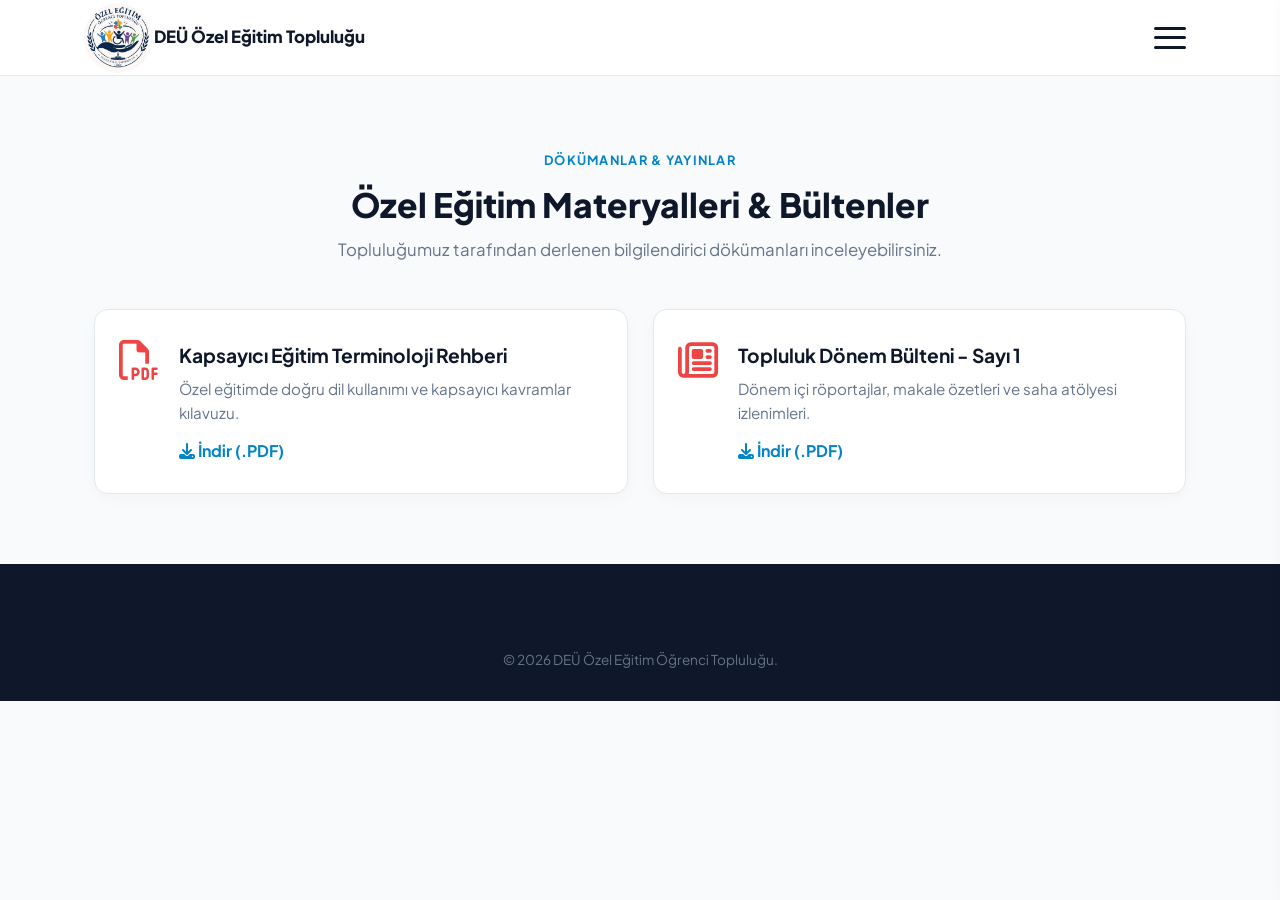
==== dokumanlar.html @ 65fd8518 "Create dokumanlar.html" ====
<!DOCTYPE html>
<html lang="tr">
<head>
    <meta charset="UTF-8">
    <meta name="viewport" content="width=device-width, initial-scale=1.0">
    <title>Dökümanlar & Kaynaklar - DEÜ Özel Eğitim Topluluğu</title>
    <link rel="icon" href="data:image/svg+xml,%3Csvg xmlns='http://www.w3.org/2000/svg' viewBox='0 0 100 100'%3E%3Ccircle cx='50' cy='50' r='50' fill='%230284c7'/%3E%3Ctext x='50%25' y='50%25' text-anchor='middle' dy='.35em' font-family='sans-serif' font-size='32' font-weight='800' fill='%23ffffff'%3EDEÜ%3C/text%3E%3C/svg%3E">
    <link rel="stylesheet" href="./style.css">
    <link rel="preconnect" href="https://fonts.googleapis.com">
    <link href="https://fonts.googleapis.com/css2?family=Plus+Jakarta+Sans:wght@400;500;600;700;800&display=swap" rel="stylesheet">
    <link rel="stylesheet" href="https://cdnjs.cloudflare.com/ajax/libs/font-awesome/6.4.0/css/all.min.css">
</head>
<body>
    <header class="navbar">
        <div class="container nav-content">
            <a href="./index.html" class="logo">
                <img src="./logo.png" alt="Logo" class="nav-logo-img">
                <span class="logo-text">DEÜ Özel Eğitim Topluluğu</span>
            </a>
            <button class="menu-toggle" id="menuToggle"><span></span><span></span><span></span></button>
        </div>
    </header>

    <div class="mobile-menu-overlay" id="mobileOverlay"></div>
    <div class="mobile-drawer" id="mobileDrawer">
        <div class="drawer-header"><span class="drawer-title">MENÜ</span><button class="drawer-close" id="drawerClose">&times;</button></div>
        <div class="drawer-links">
            <a href="./index.html" class="drawer-link"><i class="fa-solid fa-house"></i> Ana Sayfa</a>
            <a href="./hakkimizda.html" class="drawer-link"><i class="fa-solid fa-circle-info"></i> Hakkımızda</a>
            <a href="./faaliyetler.html" class="drawer-link"><i class="fa-solid fa-list-check"></i> Faaliyetlerimiz</a>
            <a href="./etkinlikler.html" class="drawer-link"><i class="fa-solid fa-calendar-days"></i> Etkinlikler</a>
            <a href="./ekip.html" class="drawer-link"><i class="fa-solid fa-users"></i> Ekibimiz</a>
            <a href="./dokumanlar.html" class="drawer-link"><i class="fa-solid fa-file-pdf"></i> Dökümanlar & Kaynaklar</a>
            <a href="./sss.html" class="drawer-link"><i class="fa-solid fa-circle-question"></i> Sıkça Sorulan Sorular</a>
        </div>
    </div>

    <section class="container section">
        <div class="section-header">
            <span class="section-subtitle">DÖKÜMANLAR & YAYINLAR</span>
            <h2>Özel Eğitim Materyalleri & Bültenler</h2>
            <p>Topluluğumuz tarafından derlenen bilgilendirici dökümanları inceleyebilirsiniz.</p>
        </div>

        <div class="feature-grid" style="grid-template-columns: repeat(auto-fit, minmax(320px, 1fr));">
            <div class="feature-card" style="display:flex; gap:20px; align-items:flex-start;">
                <i class="fa-regular fa-file-pdf" style="font-size:2.5rem; color:#ef4444;"></i>
                <div>
                    <h3 style="margin-bottom:6px;">Kapsayıcı Eğitim Terminoloji Rehberi</h3>
                    <p style="margin-bottom:12px;">Özel eğitimde doğru dil kullanımı ve kapsayıcı kavramlar kılavuzu.</p>
                    <a href="#" style="color:var(--primary); font-weight:700; text-decoration:none;"><i class="fa-solid fa-download"></i> İndir (.PDF)</a>
                </div>
            </div>

            <div class="feature-card" style="display:flex; gap:20px; align-items:flex-start;">
                <i class="fa-regular fa-newspaper" style="font-size:2.5rem; color:#ef4444;"></i>
                <div>
                    <h3 style="margin-bottom:6px;">Topluluk Dönem Bülteni - Sayı 1</h3>
                    <p style="margin-bottom:12px;">Dönem içi röportajlar, makale özetleri ve saha atölyesi izlenimleri.</p>
                    <a href="#" style="color:var(--primary); font-weight:700; text-decoration:none;"><i class="fa-solid fa-download"></i> İndir (.PDF)</a>
                </div>
            </div>
        </div>
    </section>

    <footer class="footer">
        <div class="container footer-bottom"><p>© 2026 DEÜ Özel Eğitim Öğrenci Topluluğu.</p></div>
    </footer>

    <script>
        const toggleBtn = document.getElementById('menuToggle');
        const closeBtn = document.getElementById('drawerClose');
        const drawer = document.getElementById('mobileDrawer');
        const overlay = document.getElementById('mobileOverlay');
        toggleBtn.addEventListener('click', () => { drawer.classList.add('active'); overlay.classList.add('active'); });
        closeBtn.addEventListener('click', () => { drawer.classList.remove('active'); overlay.classList.remove('active'); });
        overlay.addEventListener('click', () => { drawer.classList.remove('active'); overlay.classList.remove('active'); });
    </script>
</body>
</html>
---- style.css ----
:root {
    --primary: #0284c7;
    --primary-dark: #0369a1;
    --primary-light: #e0f2fe;
    --accent: #f59e0b;
    --whatsapp: #25D366;
    --whatsapp-dark: #1da851;
    --bg-main: #f8fafc;
    --bg-light: #f1f5f9;
    --card-bg: #ffffff;
    --text-main: #0f172a;
    --text-muted: #64748b;
    --border: #e2e8f0;
}

html {
    scroll-behavior: smooth;
}

* {
    margin: 0;
    padding: 0;
    box-sizing: border-box;
    font-family: 'Plus Jakarta Sans', sans-serif;
}

body {
    background-color: var(--bg-main);
    color: var(--text-main);
    line-height: 1.6;
}

.container {
    max-width: 1140px;
    margin: 0 auto;
    padding: 0 24px;
}

.top-announcement {
    display: none !important;
}

/* Navbar */
.navbar {
    background: rgba(255, 255, 255, 0.96);
    backdrop-filter: blur(10px);
    border-bottom: 1px solid var(--border);
    position: sticky;
    top: 0;
    z-index: 1000;
}

.nav-content {
    display: flex;
    justify-content: space-between;
    align-items: center;
    height: 75px;
}

.logo {
    display: flex;
    align-items: center;
    gap: 12px;
    text-decoration: none;
    color: var(--text-main);
}

.nav-logo-img {
    height: 48px;
    width: 48px;
    min-width: 48px;
    object-fit: cover;
    border-radius: 50%;
    transform: scale(1.45);
    clip-path: circle(50%);
}

.logo-text {
    font-weight: 800;
    font-size: 1.05rem;
    color: var(--text-main);
}

.nav-links {
    display: flex;
    align-items: center;
    gap: 20px;
}

.nav-links a {
    text-decoration: none;
    color: var(--text-muted);
    font-weight: 600;
    font-size: 0.95rem;
    transition: 0.2s;
}

.nav-links a:hover {
    color: var(--primary);
}

.btn-nav {
    background: var(--primary);
    color: #fff !important;
    padding: 9px 18px;
    border-radius: 8px;
    display: inline-flex;
    align-items: center;
    gap: 8px;
    transition: 0.2s;
}

.btn-nav:hover {
    background: var(--primary-dark);
}

/* Hamburger */
.menu-toggle {
    display: flex;
    flex-direction: column;
    justify-content: space-between;
    width: 32px;
    height: 22px;
    background: transparent;
    border: none;
    cursor: pointer;
    padding: 0;
    z-index: 1001;
}

.menu-toggle span {
    width: 100%;
    height: 3px;
    background-color: var(--text-main);
    border-radius: 3px;
    transition: 0.3s;
}

/* Yan Menü (Drawer) */
.mobile-menu-overlay {
    position: fixed;
    top: 0;
    left: 0;
    width: 100%;
    height: 100%;
    background: rgba(15, 23, 42, 0.6);
    backdrop-filter: blur(4px);
    z-index: 1050;
    opacity: 0;
    visibility: hidden;
    transition: 0.3s ease;
}

.mobile-menu-overlay.active {
    opacity: 1;
    visibility: visible;
}

.mobile-drawer {
    position: fixed;
    top: 0;
    right: -320px;
    width: 300px;
    height: 100%;
    background: #ffffff;
    z-index: 1100;
    box-shadow: -4px 0 25px rgba(0, 0, 0, 0.15);
    padding: 30px 24px;
    display: flex;
    flex-direction: column;
    transition: right 0.3s cubic-bezier(0.4, 0, 0.2, 1);
}

.mobile-drawer.active {
    right: 0;
}

.drawer-header {
    display: flex;
    justify-content: space-between;
    align-items: center;
    border-bottom: 1px solid var(--border);
    padding-bottom: 15px;
    margin-bottom: 25px;
}

.drawer-title {
    font-size: 1.1rem;
    font-weight: 800;
    color: var(--primary);
    letter-spacing: 0.05em;
}

.drawer-close {
    background: transparent;
    border: none;
    font-size: 2rem;
    line-height: 1;
    color: var(--text-muted);
    cursor: pointer;
}

.drawer-links {
    display: flex;
    flex-direction: column;
    gap: 12px;
}

.drawer-link {
    text-decoration: none;
    color: var(--text-main);
    font-size: 1.05rem;
    font-weight: 600;
    padding: 12px 16px;
    border-radius: 10px;
    display: flex;
    align-items: center;
    gap: 12px;
    transition: 0.2s;
    background: var(--bg-main);
}

.drawer-link i {
    width: 22px;
    color: var(--primary);
}

.drawer-link:hover {
    background: var(--primary-light);
    color: var(--primary-dark);
}

.drawer-btn-apply {
    background: var(--primary);
    color: #fff !important;
}

.drawer-btn-apply i {
    color: #fff;
}

.drawer-btn-wa {
    background: var(--whatsapp);
    color: #fff !important;
}

.drawer-btn-wa i {
    color: #fff;
}

/* Hero */
.hero {
    background: radial-gradient(100% 100% at 50% 0%, #0369a1 0%, #0c4a6e 100%);
    color: #fff;
    padding: 85px 0 90px;
    text-align: center;
}

.hero-tag {
    background: rgba(255, 255, 255, 0.15);
    color: #e0f2fe;
    padding: 6px 14px;
    border-radius: 30px;
    font-size: 0.85rem;
    font-weight: 600;
    display: inline-block;
    margin-bottom: 20px;
    border: 1px solid rgba(255, 255, 255, 0.2);
}

.hero h1 {
    font-size: 2.6rem;
    font-weight: 800;
    letter-spacing: -0.02em;
    max-width: 820px;
    margin: 0 auto 18px;
    line-height: 1.25;
}

.hero p {
    font-size: 1.15rem;
    max-width: 680px;
    margin: 0 auto 35px;
    color: #bae6fd;
}

.hero-actions {
    display: flex;
    justify-content: center;
    align-items: center;
    gap: 14px;
    flex-wrap: wrap;
}

.btn-primary {
    background: #fff;
    color: var(--primary-dark);
    text-decoration: none;
    padding: 13px 26px;
    font-weight: 700;
    border-radius: 8px;
    display: inline-flex;
    align-items: center;
    gap: 8px;
    transition: 0.2s;
}

.btn-primary:hover {
    background: #f0f9ff;
    transform: translateY(-2px);
}

.btn-whatsapp {
    background: var(--whatsapp);
    color: #ffffff;
    text-decoration: none;
    padding: 13px 24px;
    font-weight: 700;
    border-radius: 8px;
    display: inline-flex;
    align-items: center;
    gap: 10px;
    transition: 0.25s ease;
}

.btn-whatsapp:hover {
    background: var(--whatsapp-dark);
    transform: translateY(-2px);
}

.btn-secondary {
    background: rgba(255, 255, 255, 0.12);
    color: #fff;
    text-decoration: none;
    padding: 13px 22px;
    font-weight: 600;
    border-radius: 8px;
    border: 1px solid rgba(255, 255, 255, 0.25);
    display: inline-flex;
    align-items: center;
    gap: 8px;
    transition: 0.2s;
}

.btn-secondary:hover {
    background: rgba(255, 255, 255, 0.2);
}

/* Tam Ortalanmış Dijital Saat Kartı */
.countdown-center-section {
    margin-top: -50px;
    position: relative;
    z-index: 20;
    margin-bottom: 30px;
}

.digital-event-card {
    background: #0f172a;
    border: 2px solid #1e293b;
    border-radius: 20px;
    padding: 40px 30px;
    text-align: center;
    max-width: 840px;
    margin: 0 auto;
    box-shadow: 0 20px 40px rgba(0, 0, 0, 0.35);
}

.badge-digital {
    background: rgba(2, 132, 199, 0.2);
    color: #38bdf8;
    border: 1px solid #0284c7;
    padding: 5px 14px;
    border-radius: 30px;
    font-size: 0.8rem;
    font-weight: 800;
    letter-spacing: 0.08em;
    display: inline-block;
    margin-bottom: 12px;
}

.digital-event-card h2 {
    color: #ffffff;
    font-size: 1.6rem;
    font-weight: 800;
    margin-bottom: 8px;
}

.digital-event-card .event-meta {
    color: #94a3b8;
    font-size: 0.95rem;
    margin-bottom: 25px;
}

.digital-clock {
    display: flex;
    justify-content: center;
    align-items: center;
    gap: 12px;
    flex-wrap: wrap;
}

.clock-segment {
    display: flex;
    flex-direction: column;
    align-items: center;
}

.clock-screen {
    background: #020617;
    color: #38bdf8;
    font-family: 'Share Tech Mono', monospace;
    font-size: 2.8rem;
    font-weight: 700;
    width: 95px;
    height: 90px;
    display: flex;
    align-items: center;
    justify-content: center;
    border-radius: 12px;
    border: 1px solid #1e293b;
    box-shadow: inset 0 0 15px rgba(56, 189, 248, 0.2), 0 4px 12px rgba(0, 0, 0, 0.5);
    text-shadow: 0 0 10px rgba(56, 189, 248, 0.8);
}

.clock-segment span {
    color: #64748b;
    font-size: 0.75rem;
    font-weight: 700;
    letter-spacing: 0.1em;
    margin-top: 8px;
}

.clock-divider {
    color: #38bdf8;
    font-size: 2.5rem;
    font-weight: 700;
    margin-bottom: 25px;
    animation: blink 1s infinite;
}

@keyframes blink {
    0%, 100% { opacity: 1; }
    50% { opacity: 0.2; }
}

/* Bölümler */
.section {
    padding: 70px 24px;
}

.bg-light {
    background-color: var(--bg-light);
    border-top: 1px solid var(--border);
    border-bottom: 1px solid var(--border);
}

.section-header {
    text-align: center;
    margin-bottom: 45px;
}

.section-subtitle {
    color: var(--primary);
    font-weight: 700;
    font-size: 0.8rem;
    letter-spacing: 0.1em;
}

.section-header h2 {
    font-size: 2.1rem;
    font-weight: 800;
    color: var(--text-main);
    margin-top: 6px;
}

.section-header p {
    color: var(--text-muted);
    font-size: 1.05rem;
    margin-top: 6px;
}

/* Hızlı Gezinme */
.feature-grid {
    display: grid;
    grid-template-columns: repeat(auto-fit, minmax(260px, 1fr));
    gap: 25px;
}

.feature-card {
    background: #fff;
    border: 1px solid var(--border);
    border-radius: 14px;
    padding: 30px 24px;
    box-shadow: 0 4px 15px rgba(0, 0, 0, 0.03);
    transition: transform 0.2s ease, border-color 0.2s ease;
}

.feature-card:hover {
    transform: translateY(-4px);
    border-color: var(--primary);
}

.feature-icon {
    width: 52px;
    height: 52px;
    background: var(--primary-light);
    color: var(--primary);
    border-radius: 12px;
    display: flex;
    align-items: center;
    justify-content: center;
    font-size: 1.5rem;
    margin-bottom: 20px;
}

.feature-card h3 {
    font-size: 1.2rem;
    font-weight: 700;
    margin-bottom: 10px;
}

.feature-card p {
    color: var(--text-muted);
    font-size: 0.95rem;
    line-height: 1.6;
}

/* İletişim & Harita */
.contact-grid {
    display: grid;
    grid-template-columns: repeat(auto-fit, minmax(320px, 1fr));
    gap: 30px;
}

.contact-box {
    background: #fff;
    border: 1px solid var(--border);
    border-radius: 14px;
    padding: 35px;
}

.contact-box h3 {
    font-size: 1.4rem;
    margin-bottom: 10px;
}

.contact-box p {
    color: var(--text-muted);
}

.map-box {
    box-shadow: 0 4px 15px rgba(0,0,0,0.05);
    border-radius: 12px;
    overflow: hidden;
}

/* Footer */
.footer {
    background: #0f172a;
    color: #cbd5e1;
    padding: 60px 0 30px;
}

.footer-content {
    display: flex;
    justify-content: space-between;
    align-items: center;
    border-bottom: 1px solid #1e293b;
    padding-bottom: 35px;
    flex-wrap: wrap;
    gap: 20px;
}

.footer-info h4 {
    color: #fff;
    font-size: 1.2rem;
    font-weight: 700;
    margin-bottom: 5px;
}

.social-links {
    display: flex;
    gap: 12px;
}

.social-links a {
    color: #cbd5e1;
    background: #1e293b;
    width: 44px;
    height: 44px;
    border-radius: 50%;
    display: inline-flex;
    align-items: center;
    justify-content: center;
    font-size: 1.2rem;
    text-decoration: none;
    transition: 0.2s;
}

.social-links a:hover {
    transform: translateY(-2px);
}

.footer-bottom {
    text-align: center;
    padding-top: 25px;
    font-size: 0.85rem;
    color: #64748b;
}

@media (max-width: 900px) {
    .nav-links {
        display: none;
    }
    .clock-screen {
        font-size: 2.1rem;
        width: 70px;
        height: 70px;
    }
    .clock-divider {
        font-size: 1.8rem;
    }
}
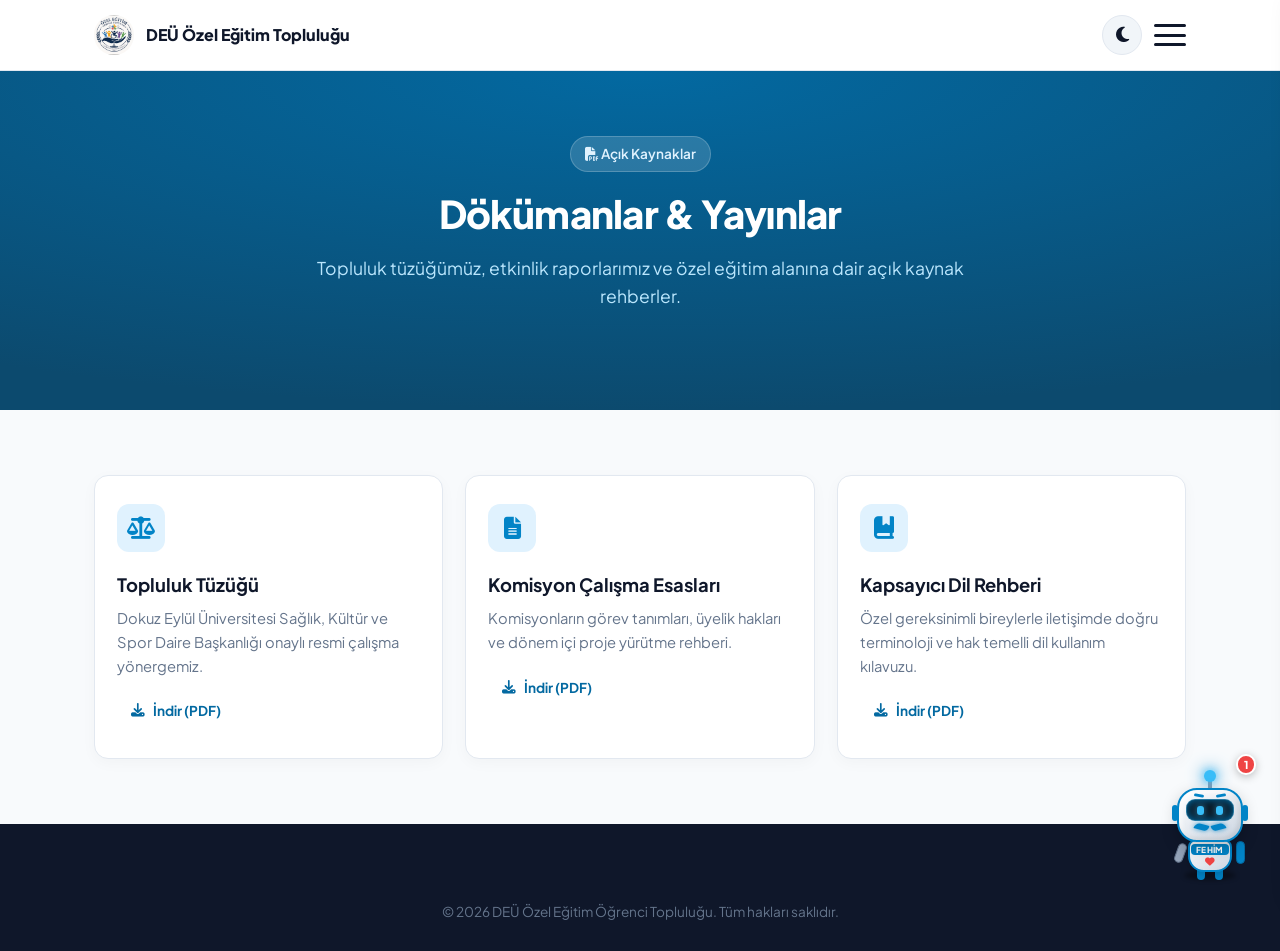
==== commit 6812762c: "Update dokumanlar.html" ====
--- a/dokumanlar.html
+++ b/dokumanlar.html
@@ -3,69 +3,131 @@
 <head>
     <meta charset="UTF-8">
     <meta name="viewport" content="width=device-width, initial-scale=1.0">
-    <title>Dökümanlar & Kaynaklar - DEÜ Özel Eğitim Topluluğu</title>
+    <title>Dökümanlar - DEÜ Özel Eğitim Topluluğu</title>
     <link rel="icon" href="data:image/svg+xml,%3Csvg xmlns='http://www.w3.org/2000/svg' viewBox='0 0 100 100'%3E%3Ccircle cx='50' cy='50' r='50' fill='%230284c7'/%3E%3Ctext x='50%25' y='50%25' text-anchor='middle' dy='.35em' font-family='sans-serif' font-size='32' font-weight='800' fill='%23ffffff'%3EDEÜ%3C/text%3E%3C/svg%3E">
     <link rel="stylesheet" href="./style.css">
     <link rel="preconnect" href="https://fonts.googleapis.com">
-    <link href="https://fonts.googleapis.com/css2?family=Plus+Jakarta+Sans:wght@400;500;600;700;800&display=swap" rel="stylesheet">
+    <link href="https://fonts.googleapis.com/css2?family=Plus+Jakarta+Sans:wght@400;500;600;700;800&family=Share+Tech+Mono&display=swap" rel="stylesheet">
     <link rel="stylesheet" href="https://cdnjs.cloudflare.com/ajax/libs/font-awesome/6.4.0/css/all.min.css">
 </head>
 <body>
+
+    <!-- NAVBAR -->
     <header class="navbar">
         <div class="container nav-content">
             <a href="./index.html" class="logo">
-                <img src="./logo.png" alt="Logo" class="nav-logo-img">
+                <img src="./logo.png" alt="DEÜ Logo" class="nav-logo-img">
                 <span class="logo-text">DEÜ Özel Eğitim Topluluğu</span>
             </a>
-            <button class="menu-toggle" id="menuToggle"><span></span><span></span><span></span></button>
+            <div class="nav-actions">
+                <button class="theme-toggle" id="themeToggleNav" aria-label="Karanlık Mod"><i class="fa-solid fa-moon"></i></button>
+                <button class="menu-toggle" id="menuToggle" aria-label="Menü"><span></span><span></span><span></span></button>
+            </div>
         </div>
     </header>
 
+    <!-- 3 ÇİZGİ MENÜSÜ -->
     <div class="mobile-menu-overlay" id="mobileOverlay"></div>
     <div class="mobile-drawer" id="mobileDrawer">
-        <div class="drawer-header"><span class="drawer-title">MENÜ</span><button class="drawer-close" id="drawerClose">&times;</button></div>
+        <div class="drawer-header">
+            <span class="drawer-title">MENÜ</span>
+            <button class="drawer-close" id="drawerClose">&times;</button>
+        </div>
         <div class="drawer-links">
             <a href="./index.html" class="drawer-link"><i class="fa-solid fa-house"></i> Ana Sayfa</a>
+            <a href="./duyurular.html" class="drawer-link highlight"><i class="fa-solid fa-bullhorn"></i> Duyurular</a>
             <a href="./hakkimizda.html" class="drawer-link"><i class="fa-solid fa-circle-info"></i> Hakkımızda</a>
             <a href="./faaliyetler.html" class="drawer-link"><i class="fa-solid fa-list-check"></i> Faaliyetlerimiz</a>
             <a href="./etkinlikler.html" class="drawer-link"><i class="fa-solid fa-calendar-days"></i> Etkinlikler</a>
             <a href="./ekip.html" class="drawer-link"><i class="fa-solid fa-users"></i> Ekibimiz</a>
-            <a href="./dokumanlar.html" class="drawer-link"><i class="fa-solid fa-file-pdf"></i> Dökümanlar & Kaynaklar</a>
+            <a href="./dokumanlar.html" class="drawer-link" style="color:var(--primary);"><i class="fa-solid fa-file-pdf"></i> Dökümanlar & Kaynaklar</a>
             <a href="./sss.html" class="drawer-link"><i class="fa-solid fa-circle-question"></i> Sıkça Sorulan Sorular</a>
+            <a href="./index.html#basvuru" class="drawer-link drawer-btn-apply"><i class="fa-solid fa-user-plus"></i> Aramıza Katıl</a>
+            <a href="#" target="_blank" class="drawer-link drawer-btn-wa"><i class="fa-brands fa-whatsapp"></i> WhatsApp Kanalı</a>
         </div>
     </div>
 
+    <!-- HERO -->
+    <section class="hero" style="padding: 65px 0 70px;">
+        <div class="container">
+            <span class="hero-tag"><i class="fa-solid fa-file-pdf"></i> Açık Kaynaklar</span>
+            <h1>Dökümanlar & Yayınlar</h1>
+            <p>Topluluk tüzüğümüz, etkinlik raporlarımız ve özel eğitim alanına dair açık kaynak rehberler.</p>
+        </div>
+    </section>
+
+    <!-- İÇERİK -->
     <section class="container section">
-        <div class="section-header">
-            <span class="section-subtitle">DÖKÜMANLAR & YAYINLAR</span>
-            <h2>Özel Eğitim Materyalleri & Bültenler</h2>
-            <p>Topluluğumuz tarafından derlenen bilgilendirici dökümanları inceleyebilirsiniz.</p>
-        </div>
-
-        <div class="feature-grid" style="grid-template-columns: repeat(auto-fit, minmax(320px, 1fr));">
-            <div class="feature-card" style="display:flex; gap:20px; align-items:flex-start;">
-                <i class="fa-regular fa-file-pdf" style="font-size:2.5rem; color:#ef4444;"></i>
-                <div>
-                    <h3 style="margin-bottom:6px;">Kapsayıcı Eğitim Terminoloji Rehberi</h3>
-                    <p style="margin-bottom:12px;">Özel eğitimde doğru dil kullanımı ve kapsayıcı kavramlar kılavuzu.</p>
-                    <a href="#" style="color:var(--primary); font-weight:700; text-decoration:none;"><i class="fa-solid fa-download"></i> İndir (.PDF)</a>
-                </div>
+        <div class="feature-grid">
+            <div class="feature-card">
+                <div class="feature-icon"><i class="fa-solid fa-scale-balanced"></i></div>
+                <h3>Topluluk Tüzüğü</h3>
+                <p>Dokuz Eylül Üniversitesi Sağlık, Kültür ve Spor Daire Başkanlığı onaylı resmi çalışma yönergemiz.</p>
+                <a href="#" class="btn-primary" style="margin-top:14px; font-size:0.85rem; padding:8px 14px;"><i class="fa-solid fa-download"></i> İndir (PDF)</a>
             </div>
 
-            <div class="feature-card" style="display:flex; gap:20px; align-items:flex-start;">
-                <i class="fa-regular fa-newspaper" style="font-size:2.5rem; color:#ef4444;"></i>
-                <div>
-                    <h3 style="margin-bottom:6px;">Topluluk Dönem Bülteni - Sayı 1</h3>
-                    <p style="margin-bottom:12px;">Dönem içi röportajlar, makale özetleri ve saha atölyesi izlenimleri.</p>
-                    <a href="#" style="color:var(--primary); font-weight:700; text-decoration:none;"><i class="fa-solid fa-download"></i> İndir (.PDF)</a>
-                </div>
+            <div class="feature-card">
+                <div class="feature-icon"><i class="fa-solid fa-file-lines"></i></div>
+                <h3>Komisyon Çalışma Esasları</h3>
+                <p>Komisyonların görev tanımları, üyelik hakları ve dönem içi proje yürütme rehberi.</p>
+                <a href="#" class="btn-primary" style="margin-top:14px; font-size:0.85rem; padding:8px 14px;"><i class="fa-solid fa-download"></i> İndir (PDF)</a>
+            </div>
+
+            <div class="feature-card">
+                <div class="feature-icon"><i class="fa-solid fa-book-bookmark"></i></div>
+                <h3>Kapsayıcı Dil Rehberi</h3>
+                <p>Özel gereksinimli bireylerle iletişimde doğru terminoloji ve hak temelli dil kullanım kılavuzu.</p>
+                <a href="#" class="btn-primary" style="margin-top:14px; font-size:0.85rem; padding:8px 14px;"><i class="fa-solid fa-download"></i> İndir (PDF)</a>
             </div>
         </div>
     </section>
 
+    <!-- FOOTER -->
     <footer class="footer">
-        <div class="container footer-bottom"><p>© 2026 DEÜ Özel Eğitim Öğrenci Topluluğu.</p></div>
+        <div class="container footer-bottom"><p>© 2026 DEÜ Özel Eğitim Öğrenci Topluluğu. Tüm hakları saklıdır.</p></div>
     </footer>
+
+    <!-- SAĞ ALT: FEHİM -->
+    <div class="chat-widget-wrapper">
+        <div class="chat-window" id="chatWindow">
+            <div class="chat-header">
+                <div class="chat-header-info">
+                    <div class="chat-avatar-mini">
+                        <div class="chat-avatar-eyes"><span></span><span></span></div>
+                        <div class="chat-avatar-mustache"><span></span><span></span></div>
+                        <div class="chat-online-dot"></div>
+                    </div>
+                    <div><h4>Fehim</h4><span>Özel Eğitim Asistanı • Çevrimiçi</span></div>
+                </div>
+                <button class="chat-close-btn" id="chatCloseBtn">&times;</button>
+            </div>
+            <div class="chat-body" id="chatBody">
+                <div class="chat-msg bot">Dökümanlar arasında aradığın özel bir dosya var mı?</div>
+            </div>
+            <div class="chat-footer">
+                <input type="text" id="chatInput" class="chat-input" placeholder="Fehim'e bir soru sor...">
+                <button id="chatSendBtn" class="chat-send-btn"><i class="fa-solid fa-paper-plane"></i></button>
+            </div>
+        </div>
+        <button class="robot-trigger-btn" id="chatBubbleBtn" aria-label="Fehim Asistanı Aç">
+            <div class="fehim-shadow"></div>
+            <div class="fehim-character-stage">
+                <div class="fehim-antenna"><div class="fehim-antenna-light"></div></div>
+                <div class="fehim-head">
+                    <div class="fehim-eyebrows-row"><div class="eyebrow-l"></div><div class="eyebrow-r"></div></div>
+                    <div class="fehim-eye-visor"><div class="fehim-eye-dot"></div><div class="fehim-eye-dot"></div></div>
+                    <div class="fehim-mustache-zone"><div class="m-wing-left"></div><div class="m-wing-right"></div></div>
+                </div>
+                <div class="fehim-torso-assembly">
+                    <div class="fehim-arm-l"></div>
+                    <div class="fehim-chest-body"><span class="fehim-name-tag">FEHİM</span><i class="fa-solid fa-heart fehim-chest-heart"></i></div>
+                    <div class="fehim-arm-r"></div>
+                    <div class="fehim-legs-row"><div class="fehim-leg"></div><div class="fehim-leg"></div></div>
+                </div>
+            </div>
+            <span class="chat-badge">1</span>
+        </button>
+    </div>
 
     <script>
         const toggleBtn = document.getElementById('menuToggle');
@@ -75,6 +137,30 @@
         toggleBtn.addEventListener('click', () => { drawer.classList.add('active'); overlay.classList.add('active'); });
         closeBtn.addEventListener('click', () => { drawer.classList.remove('active'); overlay.classList.remove('active'); });
         overlay.addEventListener('click', () => { drawer.classList.remove('active'); overlay.classList.remove('active'); });
+
+        const rootElement = document.documentElement;
+        const themeBtn = document.getElementById('themeToggleNav');
+        function applyTheme(isDark) {
+            if (isDark) {
+                rootElement.classList.add('dark-theme');
+                if (themeBtn) themeBtn.querySelector('i')?.classList.replace('fa-moon', 'fa-sun');
+            } else {
+                rootElement.classList.remove('dark-theme');
+                if (themeBtn) themeBtn.querySelector('i')?.classList.replace('fa-sun', 'fa-moon');
+            }
+        }
+        applyTheme(localStorage.getItem('site_theme') === 'dark');
+        themeBtn.addEventListener('click', () => {
+            const isDark = !rootElement.classList.contains('dark-theme');
+            applyTheme(isDark);
+            localStorage.setItem('site_theme', isDark ? 'dark' : 'light');
+        });
+
+        const chatBubbleBtn = document.getElementById('chatBubbleBtn');
+        const chatWindow = document.getElementById('chatWindow');
+        const chatCloseBtn = document.getElementById('chatCloseBtn');
+        chatBubbleBtn.addEventListener('click', () => { chatWindow.classList.toggle('open'); });
+        chatCloseBtn.addEventListener('click', () => { chatWindow.classList.remove('open'); });
     </script>
 </body>
 </html>
--- a/style.css
+++ b/style.css
@@ -13,6 +13,15 @@
     --border: #e2e8f0;
 }
 
+html.dark-theme {
+    --bg-main: #0b0f19;
+    --bg-light: #111827;
+    --card-bg: #1e293b;
+    --text-main: #f8fafc;
+    --text-muted: #94a3b8;
+    --border: #334155;
+}
+
 html {
     scroll-behavior: smooth;
 }
@@ -28,6 +37,95 @@
     background-color: var(--bg-main);
     color: var(--text-main);
     line-height: 1.6;
+    transition: background-color 0.25s ease, color 0.25s ease;
+}
+
+/* 1. SİNEMATİK GİRİŞ AÇILIŞ ANİMASYONU (KÜÇÜLTÜLMÜŞ ORANTILI LOGO) */
+#preloader {
+    position: fixed;
+    top: 0;
+    left: 0;
+    width: 100%;
+    height: 100%;
+    background: #090d16;
+    z-index: 99999;
+    display: flex;
+    flex-direction: column;
+    align-items: center;
+    justify-content: center;
+    perspective: 1000px;
+    transition: opacity 0.7s cubic-bezier(0.4, 0, 0.2, 1), visibility 0.7s ease;
+}
+
+#preloader.fade-out {
+    opacity: 0;
+    visibility: hidden;
+}
+
+.intro-stage {
+    position: relative;
+    width: 130px;
+    height: 130px;
+    display: flex;
+    align-items: center;
+    justify-content: center;
+}
+
+.intro-logo {
+    width: 64px;
+    height: 64px;
+    border-radius: 50%;
+    object-fit: cover;
+    box-shadow: 0 0 25px rgba(2, 132, 199, 0.45);
+    animation: zoomFromDistance 1.1s cubic-bezier(0.16, 1, 0.3, 1) forwards;
+    z-index: 2;
+}
+
+@keyframes zoomFromDistance {
+    0% { transform: scale(0.05) translateZ(-400px); opacity: 0; }
+    65% { transform: scale(1.08) translateZ(0); opacity: 1; }
+    100% { transform: scale(1) translateZ(0); opacity: 1; }
+}
+
+.intro-ring {
+    position: absolute;
+    width: 95px;
+    height: 95px;
+    border-radius: 50%;
+    border: 2px solid transparent;
+    border-top-color: #38bdf8;
+    border-right-color: #0284c7;
+    box-shadow: 0 0 15px rgba(56, 189, 248, 0.35);
+    opacity: 0;
+    animation: ringSpin 1.4s linear 0.9s infinite, ringFadeIn 0.4s ease 0.9s forwards;
+    z-index: 1;
+}
+
+@keyframes ringFadeIn { to { opacity: 1; } }
+@keyframes ringSpin { from { transform: rotate(0deg); } to { transform: rotate(360deg); } }
+
+.intro-text {
+    margin-top: 18px;
+    color: #ffffff;
+    font-size: 1.05rem;
+    font-weight: 800;
+    letter-spacing: -0.01em;
+    opacity: 0;
+    animation: textReveal 0.6s ease 0.9s forwards;
+}
+
+.intro-subtext {
+    color: #38bdf8;
+    font-size: 0.8rem;
+    font-weight: 600;
+    margin-top: 4px;
+    opacity: 0;
+    animation: textReveal 0.6s ease 1.1s forwards;
+}
+
+@keyframes textReveal {
+    from { opacity: 0; transform: translateY(10px); }
+    to { opacity: 1; transform: translateY(0); }
 }
 
 .container {
@@ -36,25 +134,21 @@
     padding: 0 24px;
 }
 
-.top-announcement {
-    display: none !important;
-}
-
-/* Navbar */
+/* NAVBAR (ÜST BARDAKİ TÜM LİNKLER KALDIRILDI) */
 .navbar {
-    background: rgba(255, 255, 255, 0.96);
-    backdrop-filter: blur(10px);
+    background: var(--card-bg);
     border-bottom: 1px solid var(--border);
     position: sticky;
     top: 0;
     z-index: 1000;
+    transition: background-color 0.25s ease, border-color 0.25s ease;
 }
 
 .nav-content {
     display: flex;
     justify-content: space-between;
     align-items: center;
-    height: 75px;
+    height: 70px;
 }
 
 .logo {
@@ -66,55 +160,51 @@
 }
 
 .nav-logo-img {
-    height: 48px;
-    width: 48px;
-    min-width: 48px;
+    height: 40px;
+    width: 40px;
+    min-width: 40px;
     object-fit: cover;
     border-radius: 50%;
-    transform: scale(1.45);
-    clip-path: circle(50%);
 }
 
 .logo-text {
     font-weight: 800;
-    font-size: 1.05rem;
+    font-size: 1rem;
     color: var(--text-main);
 }
 
+/* ÜST BAR LİNKLERİ TAMAMEN GİZLENDİ */
 .nav-links {
-    display: flex;
-    align-items: center;
-    gap: 20px;
-}
-
-.nav-links a {
-    text-decoration: none;
-    color: var(--text-muted);
-    font-weight: 600;
-    font-size: 0.95rem;
-    transition: 0.2s;
-}
-
-.nav-links a:hover {
+    display: none !important;
+}
+
+.nav-actions {
+    display: flex;
+    align-items: center;
+    gap: 12px;
+}
+
+.theme-toggle {
+    background: var(--bg-light);
+    border: 1px solid var(--border);
+    color: var(--text-main);
+    width: 40px;
+    height: 40px;
+    border-radius: 50%;
+    cursor: pointer;
+    display: flex;
+    align-items: center;
+    justify-content: center;
+    font-size: 1.1rem;
+    transition: 0.2s ease;
+}
+
+.theme-toggle:hover {
     color: var(--primary);
-}
-
-.btn-nav {
-    background: var(--primary);
-    color: #fff !important;
-    padding: 9px 18px;
-    border-radius: 8px;
-    display: inline-flex;
-    align-items: center;
-    gap: 8px;
-    transition: 0.2s;
-}
-
-.btn-nav:hover {
-    background: var(--primary-dark);
-}
-
-/* Hamburger */
+    border-color: var(--primary);
+}
+
+/* Hamburger Menü Butonu */
 .menu-toggle {
     display: flex;
     flex-direction: column;
@@ -133,10 +223,9 @@
     height: 3px;
     background-color: var(--text-main);
     border-radius: 3px;
-    transition: 0.3s;
-}
-
-/* Yan Menü (Drawer) */
+}
+
+/* YAN MENÜ (DRAWER - TÜM LİNKLER BURADA) */
 .mobile-menu-overlay {
     position: fixed;
     top: 0;
@@ -162,12 +251,13 @@
     right: -320px;
     width: 300px;
     height: 100%;
-    background: #ffffff;
+    background: var(--card-bg);
     z-index: 1100;
     box-shadow: -4px 0 25px rgba(0, 0, 0, 0.15);
     padding: 30px 24px;
     display: flex;
     flex-direction: column;
+    overflow-y: auto;
     transition: right 0.3s cubic-bezier(0.4, 0, 0.2, 1);
 }
 
@@ -188,7 +278,6 @@
     font-size: 1.1rem;
     font-weight: 800;
     color: var(--primary);
-    letter-spacing: 0.05em;
 }
 
 .drawer-close {
@@ -203,21 +292,27 @@
 .drawer-links {
     display: flex;
     flex-direction: column;
-    gap: 12px;
+    gap: 10px;
 }
 
 .drawer-link {
     text-decoration: none;
     color: var(--text-main);
-    font-size: 1.05rem;
+    font-size: 0.98rem;
     font-weight: 600;
     padding: 12px 16px;
     border-radius: 10px;
     display: flex;
     align-items: center;
     gap: 12px;
-    transition: 0.2s;
     background: var(--bg-main);
+    border: 1px solid var(--border);
+    transition: 0.2s ease;
+}
+
+.drawer-link:hover {
+    border-color: var(--primary);
+    color: var(--primary);
 }
 
 .drawer-link i {
@@ -225,14 +320,22 @@
     color: var(--primary);
 }
 
-.drawer-link:hover {
+.drawer-link.highlight {
     background: var(--primary-light);
     color: var(--primary-dark);
+    border-color: var(--primary);
+}
+
+html.dark-theme .drawer-link.highlight {
+    background: #1e3a8a;
+    color: #60a5fa;
+    border-color: #38bdf8;
 }
 
 .drawer-btn-apply {
     background: var(--primary);
     color: #fff !important;
+    border: none;
 }
 
 .drawer-btn-apply i {
@@ -242,6 +345,7 @@
 .drawer-btn-wa {
     background: var(--whatsapp);
     color: #fff !important;
+    border: none;
 }
 
 .drawer-btn-wa i {
@@ -252,7 +356,7 @@
 .hero {
     background: radial-gradient(100% 100% at 50% 0%, #0369a1 0%, #0c4a6e 100%);
     color: #fff;
-    padding: 85px 0 90px;
+    padding: 75px 0 80px;
     text-align: center;
 }
 
@@ -264,23 +368,23 @@
     font-size: 0.85rem;
     font-weight: 600;
     display: inline-block;
-    margin-bottom: 20px;
+    margin-bottom: 18px;
     border: 1px solid rgba(255, 255, 255, 0.2);
 }
 
 .hero h1 {
-    font-size: 2.6rem;
+    font-size: 2.4rem;
     font-weight: 800;
     letter-spacing: -0.02em;
     max-width: 820px;
-    margin: 0 auto 18px;
+    margin: 0 auto 16px;
     line-height: 1.25;
 }
 
 .hero p {
-    font-size: 1.15rem;
+    font-size: 1.1rem;
     max-width: 680px;
-    margin: 0 auto 35px;
+    margin: 0 auto 30px;
     color: #bae6fd;
 }
 
@@ -288,7 +392,7 @@
     display: flex;
     justify-content: center;
     align-items: center;
-    gap: 14px;
+    gap: 12px;
     flex-wrap: wrap;
 }
 
@@ -296,17 +400,15 @@
     background: #fff;
     color: var(--primary-dark);
     text-decoration: none;
-    padding: 13px 26px;
+    padding: 12px 24px;
     font-weight: 700;
     border-radius: 8px;
     display: inline-flex;
     align-items: center;
     gap: 8px;
-    transition: 0.2s;
 }
 
 .btn-primary:hover {
-    background: #f0f9ff;
     transform: translateY(-2px);
 }
 
@@ -314,51 +416,40 @@
     background: var(--whatsapp);
     color: #ffffff;
     text-decoration: none;
-    padding: 13px 24px;
+    padding: 12px 22px;
     font-weight: 700;
     border-radius: 8px;
     display: inline-flex;
     align-items: center;
-    gap: 10px;
-    transition: 0.25s ease;
-}
-
-.btn-whatsapp:hover {
-    background: var(--whatsapp-dark);
-    transform: translateY(-2px);
+    gap: 8px;
 }
 
 .btn-secondary {
     background: rgba(255, 255, 255, 0.12);
     color: #fff;
     text-decoration: none;
-    padding: 13px 22px;
+    padding: 12px 20px;
     font-weight: 600;
     border-radius: 8px;
     border: 1px solid rgba(255, 255, 255, 0.25);
     display: inline-flex;
     align-items: center;
     gap: 8px;
-    transition: 0.2s;
-}
-
-.btn-secondary:hover {
-    background: rgba(255, 255, 255, 0.2);
-}
-
-/* Tam Ortalanmış Dijital Saat Kartı */
+}
+
+/* Dijital Saat Kartı */
 .countdown-center-section {
-    margin-top: -50px;
+    margin-top: -45px;
     position: relative;
     z-index: 20;
-    margin-bottom: 30px;
+    margin-bottom: 25px;
 }
 
 .digital-event-card {
     background: #0f172a;
     border: 2px solid #1e293b;
     border-radius: 20px;
-    padding: 40px 30px;
+    padding: 35px 25px;
     text-align: center;
     max-width: 840px;
     margin: 0 auto;
@@ -375,20 +466,20 @@
     font-weight: 800;
     letter-spacing: 0.08em;
     display: inline-block;
-    margin-bottom: 12px;
+    margin-bottom: 10px;
 }
 
 .digital-event-card h2 {
     color: #ffffff;
-    font-size: 1.6rem;
+    font-size: 1.5rem;
     font-weight: 800;
     margin-bottom: 8px;
 }
 
 .digital-event-card .event-meta {
     color: #94a3b8;
-    font-size: 0.95rem;
-    margin-bottom: 25px;
+    font-size: 0.9rem;
+    margin-bottom: 20px;
 }
 
 .digital-clock {
@@ -409,10 +500,10 @@
     background: #020617;
     color: #38bdf8;
     font-family: 'Share Tech Mono', monospace;
-    font-size: 2.8rem;
+    font-size: 2.6rem;
     font-weight: 700;
-    width: 95px;
-    height: 90px;
+    width: 90px;
+    height: 85px;
     display: flex;
     align-items: center;
     justify-content: center;
@@ -424,7 +515,7 @@
 
 .clock-segment span {
     color: #64748b;
-    font-size: 0.75rem;
+    font-size: 0.72rem;
     font-weight: 700;
     letter-spacing: 0.1em;
     margin-top: 8px;
@@ -432,31 +523,26 @@
 
 .clock-divider {
     color: #38bdf8;
-    font-size: 2.5rem;
+    font-size: 2.2rem;
     font-weight: 700;
-    margin-bottom: 25px;
-    animation: blink 1s infinite;
-}
-
-@keyframes blink {
-    0%, 100% { opacity: 1; }
-    50% { opacity: 0.2; }
+    margin-bottom: 22px;
 }
 
 /* Bölümler */
 .section {
-    padding: 70px 24px;
+    padding: 65px 24px;
 }
 
 .bg-light {
     background-color: var(--bg-light);
     border-top: 1px solid var(--border);
     border-bottom: 1px solid var(--border);
+    transition: background-color 0.25s ease;
 }
 
 .section-header {
     text-align: center;
-    margin-bottom: 45px;
+    margin-bottom: 40px;
 }
 
 .section-subtitle {
@@ -467,7 +553,7 @@
 }
 
 .section-header h2 {
-    font-size: 2.1rem;
+    font-size: 2rem;
     font-weight: 800;
     color: var(--text-main);
     margin-top: 6px;
@@ -475,7 +561,7 @@
 
 .section-header p {
     color: var(--text-muted);
-    font-size: 1.05rem;
+    font-size: 1rem;
     margin-top: 6px;
 }
 
@@ -483,16 +569,16 @@
 .feature-grid {
     display: grid;
     grid-template-columns: repeat(auto-fit, minmax(260px, 1fr));
-    gap: 25px;
+    gap: 22px;
 }
 
 .feature-card {
-    background: #fff;
+    background: var(--card-bg);
     border: 1px solid var(--border);
     border-radius: 14px;
-    padding: 30px 24px;
+    padding: 28px 22px;
     box-shadow: 0 4px 15px rgba(0, 0, 0, 0.03);
-    transition: transform 0.2s ease, border-color 0.2s ease;
+    transition: transform 0.2s ease, border-color 0.2s ease, background-color 0.25s ease;
 }
 
 .feature-card:hover {
@@ -501,64 +587,129 @@
 }
 
 .feature-icon {
-    width: 52px;
-    height: 52px;
+    width: 48px;
+    height: 48px;
     background: var(--primary-light);
     color: var(--primary);
     border-radius: 12px;
     display: flex;
     align-items: center;
     justify-content: center;
-    font-size: 1.5rem;
-    margin-bottom: 20px;
+    font-size: 1.4rem;
+    margin-bottom: 18px;
+}
+
+html.dark-theme .feature-icon {
+    background: #1e3a8a;
+    color: #60a5fa;
 }
 
 .feature-card h3 {
-    font-size: 1.2rem;
+    font-size: 1.15rem;
     font-weight: 700;
-    margin-bottom: 10px;
+    margin-bottom: 8px;
 }
 
 .feature-card p {
     color: var(--text-muted);
-    font-size: 0.95rem;
+    font-size: 0.92rem;
     line-height: 1.6;
 }
 
-/* İletişim & Harita */
+/* Galeri */
+.insta-grid {
+    display: grid;
+    grid-template-columns: repeat(auto-fit, minmax(220px, 1fr));
+    gap: 20px;
+}
+
+.insta-item {
+    position: relative;
+    border-radius: 12px;
+    overflow: hidden;
+    height: 220px;
+    display: block;
+    border: 1px solid var(--border);
+    cursor: pointer;
+}
+
+.insta-item img {
+    width: 100%;
+    height: 100%;
+    object-fit: cover;
+}
+
+.insta-overlay {
+    position: absolute;
+    top: 0;
+    left: 0;
+    width: 100%;
+    height: 100%;
+    background: rgba(2, 132, 199, 0.65);
+    display: flex;
+    align-items: center;
+    justify-content: center;
+    color: #fff;
+    font-size: 2rem;
+    opacity: 0;
+    transition: opacity 0.3s ease;
+}
+
+.insta-item:hover .insta-overlay {
+    opacity: 1;
+}
+
+/* İletişim & Form */
 .contact-grid {
     display: grid;
     grid-template-columns: repeat(auto-fit, minmax(320px, 1fr));
-    gap: 30px;
+    gap: 28px;
 }
 
 .contact-box {
-    background: #fff;
+    background: var(--card-bg);
     border: 1px solid var(--border);
     border-radius: 14px;
-    padding: 35px;
+    padding: 32px;
+    transition: background-color 0.25s ease;
 }
 
 .contact-box h3 {
-    font-size: 1.4rem;
-    margin-bottom: 10px;
+    font-size: 1.35rem;
+    margin-bottom: 8px;
 }
 
 .contact-box p {
     color: var(--text-muted);
 }
 
+.form-input {
+    width: 100%;
+    padding: 12px 16px;
+    background: var(--bg-main);
+    border: 1px solid var(--border);
+    border-radius: 8px;
+    color: var(--text-main);
+    font-size: 0.95rem;
+    outline: none;
+    transition: border-color 0.2s ease;
+}
+
+.form-input:focus {
+    border-color: var(--primary);
+}
+
 .map-box {
-    box-shadow: 0 4px 15px rgba(0,0,0,0.05);
     border-radius: 12px;
     overflow: hidden;
+    border: 1px solid var(--border);
 }
 
 /* Footer */
 .footer {
     background: #0f172a;
     color: #cbd5e1;
-    padding: 60px 0 30px;
+    padding: 55px 0 28px;
 }
 
 .footer-content {
@@ -566,14 +717,14 @@
     justify-content: space-between;
     align-items: center;
     border-bottom: 1px solid #1e293b;
-    padding-bottom: 35px;
+    padding-bottom: 30px;
     flex-wrap: wrap;
     gap: 20px;
 }
 
 .footer-info h4 {
     color: #fff;
-    font-size: 1.2rem;
+    font-size: 1.15rem;
     font-weight: 700;
     margin-bottom: 5px;
 }
@@ -586,38 +737,506 @@
 .social-links a {
     color: #cbd5e1;
     background: #1e293b;
-    width: 44px;
-    height: 44px;
+    width: 42px;
+    height: 42px;
     border-radius: 50%;
     display: inline-flex;
     align-items: center;
     justify-content: center;
-    font-size: 1.2rem;
+    font-size: 1.15rem;
     text-decoration: none;
-    transition: 0.2s;
-}
-
-.social-links a:hover {
-    transform: translateY(-2px);
 }
 
 .footer-bottom {
     text-align: center;
-    padding-top: 25px;
+    padding-top: 22px;
     font-size: 0.85rem;
     color: #64748b;
 }
 
+/* 2. DANS EDEN, KAŞLI, AYRIK PALA BIYIKLI VE EL SALLAYAN FEHİM */
+.chat-widget-wrapper {
+    position: fixed;
+    bottom: 20px;
+    right: 20px;
+    z-index: 9999;
+}
+
+.robot-trigger-btn {
+    width: 100px;
+    height: 130px;
+    border: none;
+    background: transparent;
+    cursor: pointer;
+    position: relative;
+    padding: 0;
+    display: flex;
+    flex-direction: column;
+    align-items: center;
+    justify-content: flex-end;
+    overflow: visible;
+}
+
+.fehim-character-stage {
+    position: relative;
+    display: flex;
+    flex-direction: column;
+    align-items: center;
+    animation: fehimDance 2.4s ease-in-out infinite;
+    transform-origin: bottom center;
+}
+
+@keyframes fehimDance {
+    0%, 100% { transform: translateY(0px) rotate(0deg); }
+    25% { transform: translateY(-11px) rotate(-6deg); }
+    50% { transform: translateY(-3px) rotate(0deg); }
+    75% { transform: translateY(-11px) rotate(6deg); }
+}
+
+.fehim-shadow {
+    position: absolute;
+    bottom: 0px;
+    width: 52px;
+    height: 9px;
+    background: rgba(0, 0, 0, 0.35);
+    border-radius: 50%;
+    filter: blur(2px);
+    animation: shadowScale 2.4s ease-in-out infinite;
+}
+
+@keyframes shadowScale {
+    0%, 50%, 100% { transform: scale(1); opacity: 0.4; }
+    25%, 75% { transform: scale(0.65); opacity: 0.15; }
+}
+
+.fehim-antenna {
+    width: 4px;
+    height: 11px;
+    background: #94a3b8;
+    position: relative;
+    margin-bottom: -1px;
+}
+
+.fehim-antenna-light {
+    position: absolute;
+    top: -8px;
+    left: -4px;
+    width: 12px;
+    height: 12px;
+    border-radius: 50%;
+    background: #38bdf8;
+    box-shadow: 0 0 10px #38bdf8, 0 0 18px #0284c7;
+    animation: antennaGlow 1.3s infinite alternate;
+}
+
+@keyframes antennaGlow {
+    from { opacity: 0.4; transform: scale(0.85); }
+    to { opacity: 1; transform: scale(1.15); }
+}
+
+.fehim-head {
+    width: 66px;
+    height: 54px;
+    background: linear-gradient(145deg, #ffffff 0%, #cbd5e1 100%);
+    border-radius: 20px;
+    box-shadow: 0 6px 16px rgba(0, 0, 0, 0.22), inset -2px -2px 5px rgba(0, 0, 0, 0.1), inset 2px 2px 5px rgba(255, 255, 255, 0.95);
+    border: 2px solid #0284c7;
+    display: flex;
+    flex-direction: column;
+    align-items: center;
+    position: relative;
+    padding-top: 4px;
+    z-index: 4;
+}
+
+.fehim-head::before, .fehim-head::after {
+    content: '';
+    position: absolute;
+    top: 15px;
+    width: 6px;
+    height: 16px;
+    background: #0284c7;
+    border-radius: 3px;
+}
+.fehim-head::before { left: -7px; }
+.fehim-head::after { right: -7px; }
+
+.fehim-eyebrows-row {
+    display: flex;
+    gap: 12px;
+    margin-bottom: 2px;
+    z-index: 5;
+}
+
+.eyebrow-l, .eyebrow-r {
+    width: 10px;
+    height: 3px;
+    background: #0284c7;
+    border-radius: 2px;
+}
+.eyebrow-l { transform: rotate(10deg); }
+.eyebrow-r { transform: rotate(-10deg); }
+
+.fehim-eye-visor {
+    width: 48px;
+    height: 22px;
+    background: #090d16;
+    border-radius: 9px;
+    display: flex;
+    align-items: center;
+    justify-content: center;
+    gap: 12px;
+    border: 1px solid rgba(56, 189, 248, 0.6);
+    box-shadow: inset 0 0 8px rgba(2, 132, 199, 0.9);
+}
+
+.fehim-eye-dot {
+    width: 7px;
+    height: 9px;
+    background: #38bdf8;
+    border-radius: 3px;
+    box-shadow: 0 0 8px #38bdf8;
+    animation: eyeBlink 3.8s infinite ease-in-out;
+}
+
+@keyframes eyeBlink {
+    0%, 94%, 98%, 100% { transform: scaleY(1); }
+    96% { transform: scaleY(0.1); }
+}
+
+.fehim-mustache-zone {
+    display: flex;
+    align-items: center;
+    justify-content: center;
+    gap: 2px;
+    margin-top: 3px;
+}
+
+.m-wing-left, .m-wing-right {
+    width: 15px;
+    height: 6px;
+    background: #0284c7;
+    box-shadow: 0 0 5px rgba(2, 132, 199, 0.8);
+}
+.m-wing-left { border-radius: 12px 2px 10px 0; transform: rotate(14deg); }
+.m-wing-right { border-radius: 2px 12px 0 10px; transform: rotate(-14deg); }
+
+.fehim-torso-assembly {
+    position: relative;
+    width: 76px;
+    display: flex;
+    flex-direction: column;
+    align-items: center;
+    margin-top: -3px;
+    z-index: 2;
+}
+
+.fehim-chest-body {
+    width: 44px;
+    height: 33px;
+    background: linear-gradient(145deg, #ffffff 0%, #cbd5e1 100%);
+    border: 2px solid #0284c7;
+    border-radius: 8px 8px 16px 16px;
+    display: flex;
+    flex-direction: column;
+    align-items: center;
+    justify-content: center;
+    box-shadow: 0 4px 10px rgba(0, 0, 0, 0.18);
+    position: relative;
+}
+
+.fehim-name-tag {
+    font-size: 0.52rem;
+    font-weight: 800;
+    color: #ffffff;
+    background: #0284c7;
+    padding: 1px 5px;
+    border-radius: 4px;
+    letter-spacing: 0.04em;
+    line-height: 1.1;
+}
+
+.fehim-chest-heart {
+    font-size: 0.6rem;
+    color: #ef4444;
+    margin-top: 2px;
+    animation: heartBeat 1.2s infinite ease-in-out;
+}
+
+@keyframes heartBeat {
+    0%, 100% { transform: scale(0.9); }
+    50% { transform: scale(1.25); }
+}
+
+.fehim-arm-l {
+    position: absolute;
+    left: 4px;
+    top: 4px;
+    width: 9px;
+    height: 20px;
+    background: #94a3b8;
+    border: 1px solid #64748b;
+    border-radius: 5px;
+    transform: rotate(20deg);
+}
+
+.fehim-arm-r {
+    position: absolute;
+    right: 3px;
+    top: 2px;
+    width: 9px;
+    height: 23px;
+    background: #0284c7;
+    border: 1px solid #0369a1;
+    border-radius: 5px;
+    transform-origin: top center;
+    animation: waveHandAction 1.6s ease-in-out infinite;
+}
+
+@keyframes waveHandAction {
+    0%, 100% { transform: rotate(-20deg); }
+    20% { transform: rotate(-125deg); }
+    35% { transform: rotate(-85deg); }
+    50% { transform: rotate(-125deg); }
+    65% { transform: rotate(-85deg); }
+    80% { transform: rotate(-125deg); }
+}
+
+.fehim-legs-row {
+    display: flex;
+    gap: 10px;
+    margin-top: -2px;
+}
+
+.fehim-leg {
+    width: 8px;
+    height: 10px;
+    background: #0284c7;
+    border-radius: 0 0 4px 4px;
+}
+
+.chat-badge {
+    position: absolute;
+    top: 4px;
+    right: 4px;
+    background: #ef4444;
+    color: #fff;
+    font-size: 0.68rem;
+    font-weight: 800;
+    padding: 2px 6px;
+    border-radius: 10px;
+    border: 2px solid #ffffff;
+    box-shadow: 0 2px 8px rgba(0, 0, 0, 0.25);
+    z-index: 10;
+}
+
+/* Sohbet Penceresi */
+.chat-window {
+    position: absolute;
+    bottom: 140px;
+    right: 0;
+    width: 360px;
+    height: 520px;
+    background: var(--card-bg);
+    border: 1px solid var(--border);
+    border-radius: 24px;
+    box-shadow: 0 18px 45px rgba(0, 0, 0, 0.25);
+    display: none;
+    flex-direction: column;
+    overflow: hidden;
+    animation: popIn 0.3s cubic-bezier(0.18, 0.89, 0.32, 1.28);
+}
+
+@keyframes popIn {
+    from { opacity: 0; transform: scale(0.85) translateY(20px); }
+    to { opacity: 1; transform: scale(1) translateY(0); }
+}
+
+.chat-window.open {
+    display: flex;
+}
+
+.chat-header {
+    background: linear-gradient(135deg, #0284c7 0%, #075985 100%);
+    color: #ffffff;
+    padding: 16px 20px;
+    display: flex;
+    justify-content: space-between;
+    align-items: center;
+}
+
+.chat-header-info {
+    display: flex;
+    align-items: center;
+    gap: 12px;
+}
+
+.chat-avatar-mini {
+    width: 40px;
+    height: 40px;
+    border-radius: 50%;
+    background: #090d16;
+    border: 2px solid #38bdf8;
+    display: flex;
+    flex-direction: column;
+    align-items: center;
+    justify-content: center;
+    position: relative;
+}
+
+.chat-avatar-eyes {
+    display: flex;
+    gap: 5px;
+}
+
+.chat-avatar-eyes span {
+    width: 5px;
+    height: 5px;
+    background: #38bdf8;
+    border-radius: 50%;
+    box-shadow: 0 0 6px #38bdf8;
+}
+
+.chat-avatar-mustache {
+    display: flex;
+    gap: 1px;
+    margin-top: 3px;
+}
+
+.chat-avatar-mustache span {
+    width: 8px;
+    height: 3px;
+    background: #38bdf8;
+    border-radius: 3px;
+}
+
+.chat-online-dot {
+    position: absolute;
+    bottom: -1px;
+    right: -1px;
+    width: 10px;
+    height: 10px;
+    background: #10b981;
+    border-radius: 50%;
+    border: 2px solid #075985;
+}
+
+.chat-header-info h4 {
+    font-size: 1.05rem;
+    font-weight: 800;
+    margin: 0;
+    letter-spacing: -0.01em;
+}
+
+.chat-header-info span {
+    font-size: 0.74rem;
+    opacity: 0.88;
+}
+
+.chat-close-btn {
+    background: transparent;
+    border: none;
+    color: #ffffff;
+    font-size: 1.4rem;
+    cursor: pointer;
+}
+
+.chat-body {
+    flex: 1;
+    padding: 16px;
+    overflow-y: auto;
+    display: flex;
+    flex-direction: column;
+    gap: 12px;
+    background: var(--bg-main);
+}
+
+.chat-msg {
+    max-width: 84%;
+    padding: 10px 14px;
+    border-radius: 14px;
+    font-size: 0.88rem;
+    line-height: 1.45;
+}
+
+.chat-msg.bot {
+    align-self: flex-start;
+    background: var(--card-bg);
+    color: var(--text-main);
+    border: 1px solid var(--border);
+    border-bottom-left-radius: 4px;
+}
+
+.chat-msg.user {
+    align-self: flex-end;
+    background: var(--primary);
+    color: #ffffff;
+    border-bottom-right-radius: 4px;
+}
+
+.chat-quick-replies {
+    display: flex;
+    flex-wrap: wrap;
+    gap: 6px;
+    margin-top: 8px;
+}
+
+.quick-btn {
+    background: var(--bg-light);
+    color: var(--primary);
+    border: 1px solid var(--border);
+    font-size: 0.75rem;
+    font-weight: 700;
+    padding: 6px 11px;
+    border-radius: 14px;
+    cursor: pointer;
+    transition: 0.2s;
+}
+
+.quick-btn:hover {
+    background: var(--primary);
+    color: #fff;
+    border-color: var(--primary);
+}
+
+.chat-footer {
+    padding: 12px 14px;
+    border-top: 1px solid var(--border);
+    background: var(--card-bg);
+    display: flex;
+    gap: 8px;
+}
+
+.chat-input {
+    flex: 1;
+    padding: 10px 16px;
+    border: 1px solid var(--border);
+    border-radius: 20px;
+    outline: none;
+    background: var(--bg-main);
+    color: var(--text-main);
+    font-size: 0.88rem;
+}
+
+.chat-input:focus {
+    border-color: var(--primary);
+}
+
+.chat-send-btn {
+    background: var(--primary);
+    color: #fff;
+    border: none;
+    width: 38px;
+    height: 38px;
+    border-radius: 50%;
+    cursor: pointer;
+    display: flex;
+    align-items: center;
+    justify-content: center;
+}
+
 @media (max-width: 900px) {
-    .nav-links {
-        display: none;
-    }
-    .clock-screen {
-        font-size: 2.1rem;
-        width: 70px;
-        height: 70px;
-    }
-    .clock-divider {
-        font-size: 1.8rem;
-    }
-}
+    .clock-screen { font-size: 2.1rem; width: 70px; height: 70px; }
+    .clock-divider { font-size: 1.8rem; }
+    .chat-window { width: calc(100vw - 32px); right: -8px; height: 460px; }
+}
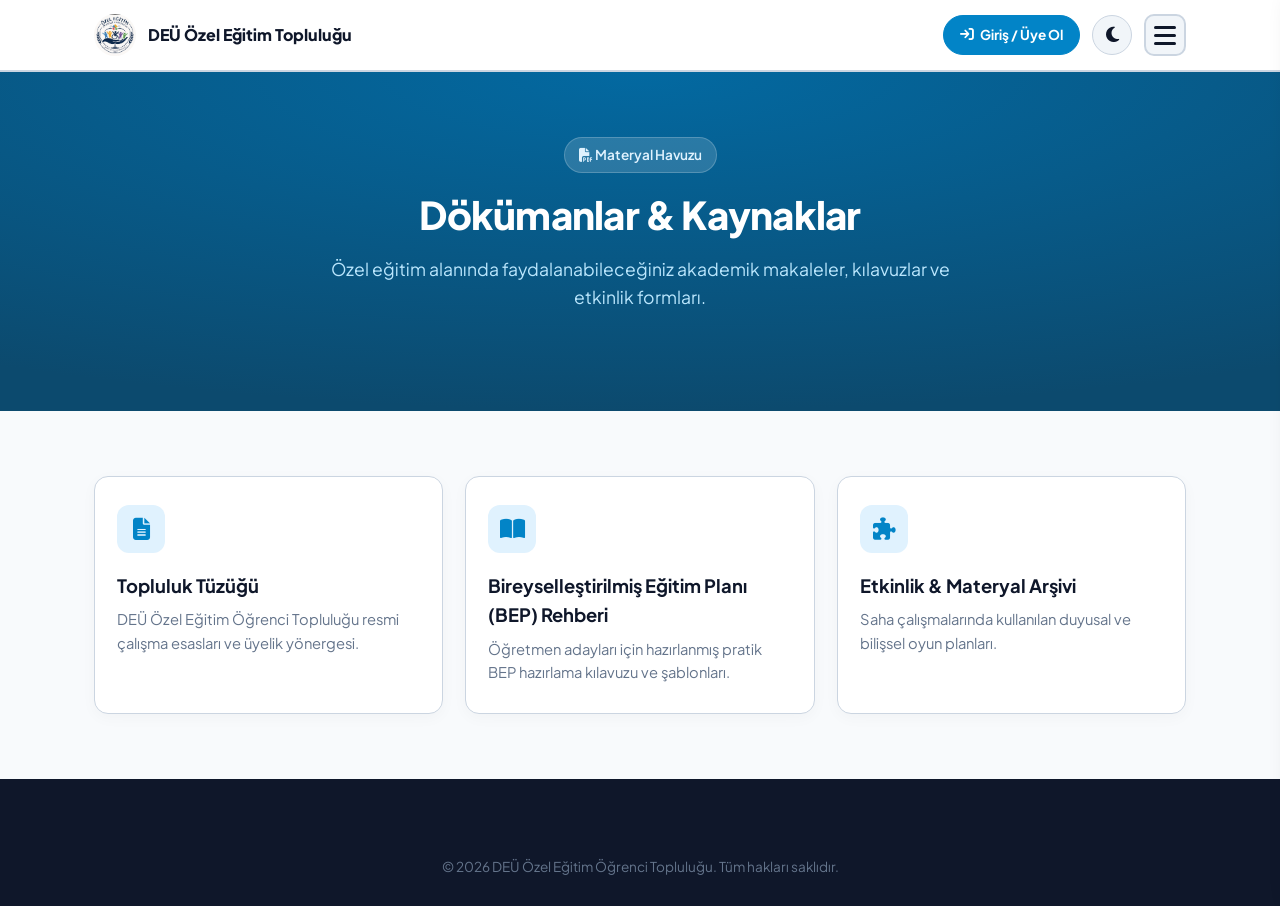
==== commit e4475abc: "Update dokumanlar.html" ====
--- a/dokumanlar.html
+++ b/dokumanlar.html
@@ -3,12 +3,20 @@
 <head>
     <meta charset="UTF-8">
     <meta name="viewport" content="width=device-width, initial-scale=1.0">
-    <title>Dökümanlar - DEÜ Özel Eğitim Topluluğu</title>
+    <title>Dökümanlar & Kaynaklar - DEÜ Özel Eğitim Topluluğu</title>
     <link rel="icon" href="data:image/svg+xml,%3Csvg xmlns='http://www.w3.org/2000/svg' viewBox='0 0 100 100'%3E%3Ccircle cx='50' cy='50' r='50' fill='%230284c7'/%3E%3Ctext x='50%25' y='50%25' text-anchor='middle' dy='.35em' font-family='sans-serif' font-size='32' font-weight='800' fill='%23ffffff'%3EDEÜ%3C/text%3E%3C/svg%3E">
     <link rel="stylesheet" href="./style.css">
     <link rel="preconnect" href="https://fonts.googleapis.com">
     <link href="https://fonts.googleapis.com/css2?family=Plus+Jakarta+Sans:wght@400;500;600;700;800&family=Share+Tech+Mono&display=swap" rel="stylesheet">
     <link rel="stylesheet" href="https://cdnjs.cloudflare.com/ajax/libs/font-awesome/6.4.0/css/all.min.css">
+    <style>
+        .drawer-link.highlight {
+            color: var(--primary, #0284c7) !important;
+            font-weight: 800 !important;
+            background: rgba(2, 132, 199, 0.1) !important;
+            border-radius: 8px;
+        }
+    </style>
 </head>
 <body>
 
@@ -20,6 +28,13 @@
                 <span class="logo-text">DEÜ Özel Eğitim Topluluğu</span>
             </a>
             <div class="nav-actions">
+                <a href="./giris.html" class="nav-auth-btn" id="navAuthBtn">
+                    <i class="fa-solid fa-arrow-right-to-bracket"></i> <span>Giriş / Üye Ol</span>
+                </a>
+                <button class="user-avatar-btn" id="userAvatarBtn" style="display:none;" onclick="location.href='./index.html'" title="Profil">
+                    <i class="fa-solid fa-user" id="navAvatarIcon"></i>
+                    <img id="navAvatarImg" style="display:none;" alt="Profil">
+                </button>
                 <button class="theme-toggle" id="themeToggleNav" aria-label="Karanlık Mod"><i class="fa-solid fa-moon"></i></button>
                 <button class="menu-toggle" id="menuToggle" aria-label="Menü"><span></span><span></span><span></span></button>
             </div>
@@ -33,103 +48,90 @@
             <span class="drawer-title">MENÜ</span>
             <button class="drawer-close" id="drawerClose">&times;</button>
         </div>
-        <div class="drawer-links">
+
+        <div class="drawer-profile-card" id="drawerProfileBox" style="display:none;">
+            <div class="drawer-profile-top">
+                <div class="drawer-profile-avatar" title="Profil">
+                    <i class="fa-solid fa-user"></i>
+                </div>
+                <div class="drawer-profile-info">
+                    <h4 id="drawerUserName">Kullanıcı Adı</h4>
+                    <span id="drawerUserDept">Bölüm</span>
+                </div>
+            </div>
+            <div class="drawer-profile-actions">
+                <button class="profile-action-btn logout" onclick="userLogout()"><i class="fa-solid fa-power-off"></i> Çıkış</button>
+            </div>
+        </div>
+
+        <div class="drawer-links" id="drawerNavLinks">
             <a href="./index.html" class="drawer-link"><i class="fa-solid fa-house"></i> Ana Sayfa</a>
-            <a href="./duyurular.html" class="drawer-link highlight"><i class="fa-solid fa-bullhorn"></i> Duyurular</a>
+            <a href="./siralama.html" class="drawer-link"><i class="fa-solid fa-ranking-star"></i> Puan Sıralaması</a>
+            <a href="./duyurular.html" class="drawer-link"><i class="fa-solid fa-bullhorn"></i> Duyurular</a>
             <a href="./hakkimizda.html" class="drawer-link"><i class="fa-solid fa-circle-info"></i> Hakkımızda</a>
             <a href="./faaliyetler.html" class="drawer-link"><i class="fa-solid fa-list-check"></i> Faaliyetlerimiz</a>
             <a href="./etkinlikler.html" class="drawer-link"><i class="fa-solid fa-calendar-days"></i> Etkinlikler</a>
             <a href="./ekip.html" class="drawer-link"><i class="fa-solid fa-users"></i> Ekibimiz</a>
-            <a href="./dokumanlar.html" class="drawer-link" style="color:var(--primary);"><i class="fa-solid fa-file-pdf"></i> Dökümanlar & Kaynaklar</a>
+            <a href="./dokumanlar.html" class="drawer-link"><i class="fa-solid fa-file-pdf"></i> Dökümanlar & Kaynaklar</a>
             <a href="./sss.html" class="drawer-link"><i class="fa-solid fa-circle-question"></i> Sıkça Sorulan Sorular</a>
             <a href="./index.html#basvuru" class="drawer-link drawer-btn-apply"><i class="fa-solid fa-user-plus"></i> Aramıza Katıl</a>
             <a href="#" target="_blank" class="drawer-link drawer-btn-wa"><i class="fa-brands fa-whatsapp"></i> WhatsApp Kanalı</a>
+            <a href="javascript:void(0)" id="logoutLink" class="drawer-link" style="display:none; color:#f87171;" onclick="userLogout()"><i class="fa-solid fa-right-from-bracket"></i> Çıkış Yap</a>
         </div>
     </div>
 
     <!-- HERO -->
     <section class="hero" style="padding: 65px 0 70px;">
         <div class="container">
-            <span class="hero-tag"><i class="fa-solid fa-file-pdf"></i> Açık Kaynaklar</span>
-            <h1>Dökümanlar & Yayınlar</h1>
-            <p>Topluluk tüzüğümüz, etkinlik raporlarımız ve özel eğitim alanına dair açık kaynak rehberler.</p>
+            <span class="hero-tag"><i class="fa-solid fa-file-pdf"></i> Materyal Havuzu</span>
+            <h1>Dökümanlar & Kaynaklar</h1>
+            <p>Özel eğitim alanında faydalanabileceğiniz akademik makaleler, kılavuzlar ve etkinlik formları.</p>
         </div>
     </section>
 
-    <!-- İÇERİK -->
+    <!-- DÖKÜMANLAR -->
     <section class="container section">
         <div class="feature-grid">
             <div class="feature-card">
-                <div class="feature-icon"><i class="fa-solid fa-scale-balanced"></i></div>
+                <div class="feature-icon"><i class="fa-solid fa-file-lines"></i></div>
                 <h3>Topluluk Tüzüğü</h3>
-                <p>Dokuz Eylül Üniversitesi Sağlık, Kültür ve Spor Daire Başkanlığı onaylı resmi çalışma yönergemiz.</p>
-                <a href="#" class="btn-primary" style="margin-top:14px; font-size:0.85rem; padding:8px 14px;"><i class="fa-solid fa-download"></i> İndir (PDF)</a>
+                <p>DEÜ Özel Eğitim Öğrenci Topluluğu resmi çalışma esasları ve üyelik yönergesi.</p>
             </div>
-
             <div class="feature-card">
-                <div class="feature-icon"><i class="fa-solid fa-file-lines"></i></div>
-                <h3>Komisyon Çalışma Esasları</h3>
-                <p>Komisyonların görev tanımları, üyelik hakları ve dönem içi proje yürütme rehberi.</p>
-                <a href="#" class="btn-primary" style="margin-top:14px; font-size:0.85rem; padding:8px 14px;"><i class="fa-solid fa-download"></i> İndir (PDF)</a>
+                <div class="feature-icon"><i class="fa-solid fa-book-open"></i></div>
+                <h3>Bireyselleştirilmiş Eğitim Planı (BEP) Rehberi</h3>
+                <p>Öğretmen adayları için hazırlanmış pratik BEP hazırlama kılavuzu ve şablonları.</p>
             </div>
-
             <div class="feature-card">
-                <div class="feature-icon"><i class="fa-solid fa-book-bookmark"></i></div>
-                <h3>Kapsayıcı Dil Rehberi</h3>
-                <p>Özel gereksinimli bireylerle iletişimde doğru terminoloji ve hak temelli dil kullanım kılavuzu.</p>
-                <a href="#" class="btn-primary" style="margin-top:14px; font-size:0.85rem; padding:8px 14px;"><i class="fa-solid fa-download"></i> İndir (PDF)</a>
+                <div class="feature-icon"><i class="fa-solid fa-puzzle-piece"></i></div>
+                <h3>Etkinlik & Materyal Arşivi</h3>
+                <p>Saha çalışmalarında kullanılan duyusal ve bilişsel oyun planları.</p>
             </div>
         </div>
     </section>
 
     <!-- FOOTER -->
     <footer class="footer">
-        <div class="container footer-bottom"><p>© 2026 DEÜ Özel Eğitim Öğrenci Topluluğu. Tüm hakları saklıdır.</p></div>
+        <div class="container footer-bottom">
+            <p>© 2026 DEÜ Özel Eğitim Öğrenci Topluluğu. Tüm hakları saklıdır.</p>
+        </div>
     </footer>
 
-    <!-- SAĞ ALT: FEHİM -->
-    <div class="chat-widget-wrapper">
-        <div class="chat-window" id="chatWindow">
-            <div class="chat-header">
-                <div class="chat-header-info">
-                    <div class="chat-avatar-mini">
-                        <div class="chat-avatar-eyes"><span></span><span></span></div>
-                        <div class="chat-avatar-mustache"><span></span><span></span></div>
-                        <div class="chat-online-dot"></div>
-                    </div>
-                    <div><h4>Fehim</h4><span>Özel Eğitim Asistanı • Çevrimiçi</span></div>
-                </div>
-                <button class="chat-close-btn" id="chatCloseBtn">&times;</button>
-            </div>
-            <div class="chat-body" id="chatBody">
-                <div class="chat-msg bot">Dökümanlar arasında aradığın özel bir dosya var mı?</div>
-            </div>
-            <div class="chat-footer">
-                <input type="text" id="chatInput" class="chat-input" placeholder="Fehim'e bir soru sor...">
-                <button id="chatSendBtn" class="chat-send-btn"><i class="fa-solid fa-paper-plane"></i></button>
-            </div>
-        </div>
-        <button class="robot-trigger-btn" id="chatBubbleBtn" aria-label="Fehim Asistanı Aç">
-            <div class="fehim-shadow"></div>
-            <div class="fehim-character-stage">
-                <div class="fehim-antenna"><div class="fehim-antenna-light"></div></div>
-                <div class="fehim-head">
-                    <div class="fehim-eyebrows-row"><div class="eyebrow-l"></div><div class="eyebrow-r"></div></div>
-                    <div class="fehim-eye-visor"><div class="fehim-eye-dot"></div><div class="fehim-eye-dot"></div></div>
-                    <div class="fehim-mustache-zone"><div class="m-wing-left"></div><div class="m-wing-right"></div></div>
-                </div>
-                <div class="fehim-torso-assembly">
-                    <div class="fehim-arm-l"></div>
-                    <div class="fehim-chest-body"><span class="fehim-name-tag">FEHİM</span><i class="fa-solid fa-heart fehim-chest-heart"></i></div>
-                    <div class="fehim-arm-r"></div>
-                    <div class="fehim-legs-row"><div class="fehim-leg"></div><div class="fehim-leg"></div></div>
-                </div>
-            </div>
-            <span class="chat-badge">1</span>
-        </button>
-    </div>
+    <script>
+        // Aktif Link
+        (function setActiveMenuLink() {
+            const path = window.location.pathname.split("/").pop() || "dokumanlar.html";
+            const links = document.querySelectorAll("#drawerNavLinks .drawer-link");
+            links.forEach(l => {
+                l.classList.remove("highlight");
+                const href = l.getAttribute("href");
+                if (href && (href === `./${path}` || href === path)) {
+                    l.classList.add("highlight");
+                }
+            });
+        })();
 
-    <script>
+        // Menü
         const toggleBtn = document.getElementById('menuToggle');
         const closeBtn = document.getElementById('drawerClose');
         const drawer = document.getElementById('mobileDrawer');
@@ -138,6 +140,7 @@
         closeBtn.addEventListener('click', () => { drawer.classList.remove('active'); overlay.classList.remove('active'); });
         overlay.addEventListener('click', () => { drawer.classList.remove('active'); overlay.classList.remove('active'); });
 
+        // Tema
         const rootElement = document.documentElement;
         const themeBtn = document.getElementById('themeToggleNav');
         function applyTheme(isDark) {
@@ -156,11 +159,32 @@
             localStorage.setItem('site_theme', isDark ? 'dark' : 'light');
         });
 
-        const chatBubbleBtn = document.getElementById('chatBubbleBtn');
-        const chatWindow = document.getElementById('chatWindow');
-        const chatCloseBtn = document.getElementById('chatCloseBtn');
-        chatBubbleBtn.addEventListener('click', () => { chatWindow.classList.toggle('open'); });
-        chatCloseBtn.addEventListener('click', () => { chatWindow.classList.remove('open'); });
+        // Kalıcı Oturum & Profil Kontrolü
+        const session = JSON.parse(localStorage.getItem('active_session') || sessionStorage.getItem('active_session') || 'null');
+        if (session) {
+            document.getElementById('navAuthBtn').style.display = 'none';
+            document.getElementById('userAvatarBtn').style.display = 'flex';
+            document.getElementById('drawerProfileBox').style.display = 'flex';
+            document.getElementById('logoutLink').style.display = 'block';
+
+            if (session.role === 'admin' || session.username === 'admin') {
+                document.getElementById('drawerUserName').innerText = "Yönetici";
+                document.getElementById('drawerUserDept').innerText = "Sistem Kontrol";
+            } else {
+                const members = JSON.parse(localStorage.getItem('deu_members') || '[]');
+                const me = members.find(m => m.username === session.username);
+                if (me) {
+                    document.getElementById('drawerUserName').innerText = me.fullName || me.name;
+                    document.getElementById('drawerUserDept').innerText = me.dept || 'Özel Eğitim';
+                }
+            }
+        }
+
+        function userLogout() {
+            localStorage.removeItem('active_session');
+            sessionStorage.removeItem('active_session');
+            location.reload();
+        }
     </script>
 </body>
 </html>
--- a/style.css
+++ b/style.css
@@ -10,7 +10,7 @@
     --card-bg: #ffffff;
     --text-main: #0f172a;
     --text-muted: #64748b;
-    --border: #e2e8f0;
+    --border: #cbd5e1;
 }
 
 html.dark-theme {
@@ -19,7 +19,7 @@
     --card-bg: #1e293b;
     --text-main: #f8fafc;
     --text-muted: #94a3b8;
-    --border: #334155;
+    --border: #475569;
 }
 
 html {
@@ -40,7 +40,7 @@
     transition: background-color 0.25s ease, color 0.25s ease;
 }
 
-/* 1. SİNEMATİK GİRİŞ AÇILIŞ ANİMASYONU (KÜÇÜLTÜLMÜŞ ORANTILI LOGO) */
+/* 1. SİNEMATİK GİRİŞ AÇILIŞ ANİMASYONU */
 #preloader {
     position: fixed;
     top: 0;
@@ -134,10 +134,10 @@
     padding: 0 24px;
 }
 
-/* NAVBAR (ÜST BARDAKİ TÜM LİNKLER KALDIRILDI) */
+/* NAVBAR */
 .navbar {
     background: var(--card-bg);
-    border-bottom: 1px solid var(--border);
+    border-bottom: 2px solid var(--border);
     position: sticky;
     top: 0;
     z-index: 1000;
@@ -160,9 +160,9 @@
 }
 
 .nav-logo-img {
-    height: 40px;
-    width: 40px;
-    min-width: 40px;
+    height: 42px;
+    width: 42px;
+    min-width: 42px;
     object-fit: cover;
     border-radius: 50%;
 }
@@ -173,7 +173,6 @@
     color: var(--text-main);
 }
 
-/* ÜST BAR LİNKLERİ TAMAMEN GİZLENDİ */
 .nav-links {
     display: none !important;
 }
@@ -184,6 +183,56 @@
     gap: 12px;
 }
 
+/* Giriş Yapılmamışken Çıkan Düğme */
+.nav-auth-btn {
+    background: var(--primary);
+    color: #ffffff !important;
+    text-decoration: none;
+    padding: 8px 16px;
+    border-radius: 20px;
+    font-size: 0.85rem;
+    font-weight: 700;
+    display: inline-flex;
+    align-items: center;
+    gap: 6px;
+    border: 1px solid var(--primary);
+    transition: 0.2s ease;
+}
+
+.nav-auth-btn:hover {
+    background: var(--primary-dark);
+}
+
+/* YUVARLAK KULLANICI PROFİL BUTONU (FOTOĞRAF YÜKLENEBİLİR) */
+.user-avatar-btn {
+    width: 42px;
+    height: 42px;
+    border-radius: 50%;
+    border: 2px solid var(--primary);
+    background: var(--bg-light);
+    display: none; /* Giriş yapıldığında JS açar */
+    align-items: center;
+    justify-content: center;
+    overflow: hidden;
+    cursor: pointer;
+    box-shadow: 0 2px 10px rgba(2, 132, 199, 0.2);
+    position: relative;
+    padding: 0;
+}
+
+.user-avatar-btn img {
+    width: 100%;
+    height: 100%;
+    object-fit: cover;
+    display: block;
+}
+
+.user-avatar-btn i {
+    font-size: 1.3rem;
+    color: var(--primary);
+}
+
+/* TEMA BUTONU */
 .theme-toggle {
     background: var(--bg-light);
     border: 1px solid var(--border);
@@ -204,35 +253,48 @@
     border-color: var(--primary);
 }
 
-/* Hamburger Menü Butonu */
+/* BELİRGİN VE KONTRASTLI 3 ÇİZGİ MENÜ BUTONU */
 .menu-toggle {
     display: flex;
     flex-direction: column;
-    justify-content: space-between;
-    width: 32px;
-    height: 22px;
-    background: transparent;
-    border: none;
+    justify-content: center;
+    align-items: center;
+    gap: 5px;
+    width: 42px;
+    height: 42px;
+    background: var(--bg-light);
+    border: 2px solid var(--border);
+    border-radius: 10px;
     cursor: pointer;
     padding: 0;
     z-index: 1001;
+    transition: 0.2s ease;
+}
+
+.menu-toggle:hover {
+    border-color: var(--primary);
 }
 
 .menu-toggle span {
-    width: 100%;
+    width: 22px;
     height: 3px;
     background-color: var(--text-main);
     border-radius: 3px;
-}
-
-/* YAN MENÜ (DRAWER - TÜM LİNKLER BURADA) */
+    transition: 0.2s ease;
+}
+
+html.dark-theme .menu-toggle span {
+    background-color: #f8fafc;
+}
+
+/* YAN MENÜ (DRAWER) */
 .mobile-menu-overlay {
     position: fixed;
     top: 0;
     left: 0;
     width: 100%;
     height: 100%;
-    background: rgba(15, 23, 42, 0.6);
+    background: rgba(15, 23, 42, 0.65);
     backdrop-filter: blur(4px);
     z-index: 1050;
     opacity: 0;
@@ -248,13 +310,13 @@
 .mobile-drawer {
     position: fixed;
     top: 0;
-    right: -320px;
-    width: 300px;
+    right: -330px;
+    width: 310px;
     height: 100%;
     background: var(--card-bg);
     z-index: 1100;
-    box-shadow: -4px 0 25px rgba(0, 0, 0, 0.15);
-    padding: 30px 24px;
+    box-shadow: -4px 0 25px rgba(0, 0, 0, 0.2);
+    padding: 24px 20px;
     display: flex;
     flex-direction: column;
     overflow-y: auto;
@@ -270,37 +332,149 @@
     justify-content: space-between;
     align-items: center;
     border-bottom: 1px solid var(--border);
-    padding-bottom: 15px;
-    margin-bottom: 25px;
+    padding-bottom: 12px;
+    margin-bottom: 18px;
 }
 
 .drawer-title {
-    font-size: 1.1rem;
+    font-size: 1rem;
     font-weight: 800;
     color: var(--primary);
+    letter-spacing: 0.05em;
 }
 
 .drawer-close {
     background: transparent;
     border: none;
-    font-size: 2rem;
+    font-size: 1.8rem;
     line-height: 1;
     color: var(--text-muted);
     cursor: pointer;
 }
 
+/* 3 ÇİZGİ MENÜSÜNDEKİ PROFİL ALANI */
+.drawer-profile-card {
+    background: var(--bg-main);
+    border: 1px solid var(--border);
+    border-radius: 14px;
+    padding: 16px;
+    margin-bottom: 18px;
+    display: flex;
+    flex-direction: column;
+    gap: 12px;
+}
+
+.drawer-profile-top {
+    display: flex;
+    align-items: center;
+    gap: 12px;
+}
+
+.drawer-profile-avatar {
+    width: 48px;
+    height: 48px;
+    border-radius: 50%;
+    background: var(--primary-light);
+    border: 2px solid var(--primary);
+    overflow: hidden;
+    display: flex;
+    align-items: center;
+    justify-content: center;
+    cursor: pointer;
+}
+
+.drawer-profile-avatar img {
+    width: 100%;
+    height: 100%;
+    object-fit: cover;
+}
+
+.drawer-profile-avatar i {
+    font-size: 1.4rem;
+    color: var(--primary);
+}
+
+.drawer-profile-info h4 {
+    font-size: 0.95rem;
+    font-weight: 800;
+    color: var(--text-main);
+    line-height: 1.2;
+}
+
+.drawer-profile-info span {
+    font-size: 0.76rem;
+    color: var(--text-muted);
+}
+
+.drawer-score-badge {
+    background: var(--primary-light);
+    color: var(--primary-dark);
+    font-size: 0.78rem;
+    font-weight: 800;
+    padding: 4px 10px;
+    border-radius: 20px;
+    display: inline-flex;
+    align-items: center;
+    gap: 6px;
+    width: fit-content;
+}
+
+html.dark-theme .drawer-score-badge {
+    background: #1e3a8a;
+    color: #93c5fd;
+}
+
+.drawer-profile-actions {
+    display: flex;
+    gap: 8px;
+    border-top: 1px solid var(--border);
+    padding-top: 10px;
+}
+
+.profile-action-btn {
+    flex: 1;
+    padding: 7px 10px;
+    font-size: 0.76rem;
+    font-weight: 700;
+    border-radius: 8px;
+    border: 1px solid var(--border);
+    background: var(--card-bg);
+    color: var(--text-main);
+    cursor: pointer;
+    text-align: center;
+    display: inline-flex;
+    align-items: center;
+    justify-content: center;
+    gap: 5px;
+}
+
+.profile-action-btn:hover {
+    border-color: var(--primary);
+    color: var(--primary);
+}
+
+.profile-action-btn.logout {
+    color: #ef4444;
+}
+
+.profile-action-btn.logout:hover {
+    background: #ef4444;
+    color: #fff;
+    border-color: #ef4444;
+}
+
 .drawer-links {
     display: flex;
     flex-direction: column;
-    gap: 10px;
+    gap: 9px;
 }
 
 .drawer-link {
     text-decoration: none;
     color: var(--text-main);
-    font-size: 0.98rem;
+    font-size: 0.94rem;
     font-weight: 600;
-    padding: 12px 16px;
+    padding: 11px 14px;
     border-radius: 10px;
     display: flex;
     align-items: center;
@@ -316,7 +490,7 @@
 }
 
 .drawer-link i {
-    width: 22px;
+    width: 20px;
     color: var(--primary);
 }
 
@@ -1235,8 +1409,85 @@
     justify-content: center;
 }
 
+/* PROFİL AYARLARI MODALI */
+.profile-modal {
+    position: fixed;
+    top: 0;
+    left: 0;
+    width: 100%;
+    height: 100%;
+    background: rgba(15, 23, 42, 0.7);
+    backdrop-filter: blur(5px);
+    z-index: 99999;
+    display: none;
+    align-items: center;
+    justify-content: center;
+    padding: 16px;
+}
+
+.profile-modal-content {
+    background: var(--card-bg);
+    border: 1px solid var(--border);
+    border-radius: 20px;
+    width: 100%;
+    max-width: 440px;
+    padding: 28px;
+    box-shadow: 0 20px 45px rgba(0,0,0,0.2);
+}
+
+/* Fotoğraf Yükleme Alanı */
+.avatar-upload-wrapper {
+    display: flex;
+    flex-direction: column;
+    align-items: center;
+    margin-bottom: 20px;
+    gap: 8px;
+}
+
+.avatar-preview-box {
+    width: 80px;
+    height: 80px;
+    border-radius: 50%;
+    border: 3px solid var(--primary);
+    overflow: hidden;
+    background: var(--bg-light);
+    display: flex;
+    align-items: center;
+    justify-content: center;
+    box-shadow: 0 4px 12px rgba(0,0,0,0.1);
+}
+
+.avatar-preview-box img {
+    width: 100%;
+    height: 100%;
+    object-fit: cover;
+}
+
+.avatar-preview-box i {
+    font-size: 2.2rem;
+    color: var(--primary);
+}
+
+.file-select-btn {
+    font-size: 0.8rem;
+    font-weight: 700;
+    color: var(--primary);
+    background: var(--primary-light);
+    padding: 6px 14px;
+    border-radius: 14px;
+    cursor: pointer;
+    transition: 0.2s;
+}
+
+.file-select-btn:hover {
+    background: var(--primary);
+    color: #fff;
+}
+
 @media (max-width: 900px) {
     .clock-screen { font-size: 2.1rem; width: 70px; height: 70px; }
     .clock-divider { font-size: 1.8rem; }
     .chat-window { width: calc(100vw - 32px); right: -8px; height: 460px; }
-}
+    .nav-auth-btn span { display: none; }
+    .nav-auth-btn { padding: 8px 10px; }
+}
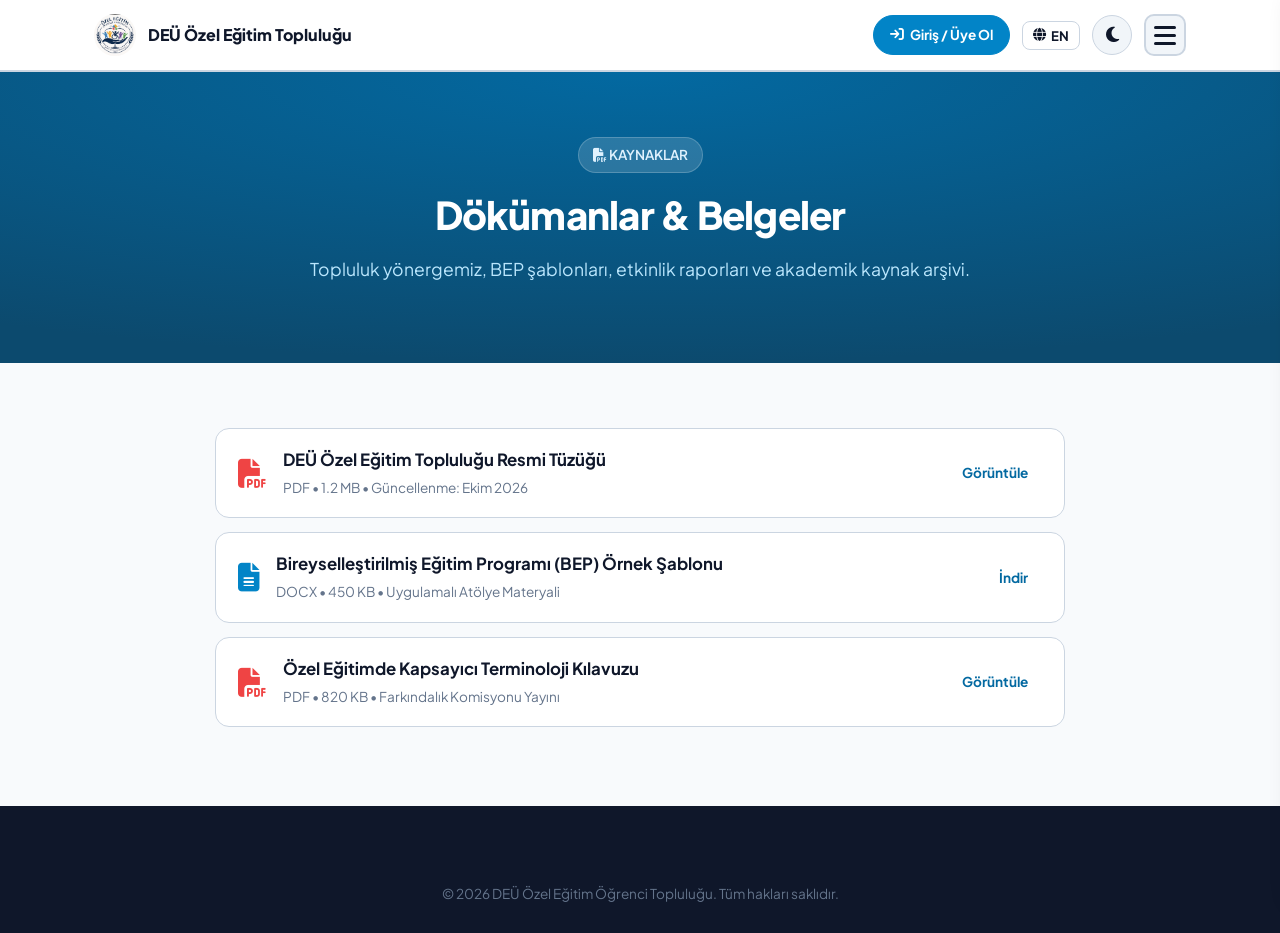
==== commit 968f70af: "Update dokumanlar.html" ====
--- a/dokumanlar.html
+++ b/dokumanlar.html
@@ -3,18 +3,76 @@
 <head>
     <meta charset="UTF-8">
     <meta name="viewport" content="width=device-width, initial-scale=1.0">
-    <title>Dökümanlar & Kaynaklar - DEÜ Özel Eğitim Topluluğu</title>
+    <title data-tr="Dökümanlar & Kaynaklar - DEÜ Özel Eğitim Topluluğu" data-en="Documents & Resources - DEU Special Education Community">Dökümanlar & Kaynaklar - DEÜ Özel Eğitim Topluluğu</title>
     <link rel="icon" href="data:image/svg+xml,%3Csvg xmlns='http://www.w3.org/2000/svg' viewBox='0 0 100 100'%3E%3Ccircle cx='50' cy='50' r='50' fill='%230284c7'/%3E%3Ctext x='50%25' y='50%25' text-anchor='middle' dy='.35em' font-family='sans-serif' font-size='32' font-weight='800' fill='%23ffffff'%3EDEÜ%3C/text%3E%3C/svg%3E">
     <link rel="stylesheet" href="./style.css">
     <link rel="preconnect" href="https://fonts.googleapis.com">
     <link href="https://fonts.googleapis.com/css2?family=Plus+Jakarta+Sans:wght@400;500;600;700;800&family=Share+Tech+Mono&display=swap" rel="stylesheet">
     <link rel="stylesheet" href="https://cdnjs.cloudflare.com/ajax/libs/font-awesome/6.4.0/css/all.min.css">
     <style>
-        .drawer-link.highlight {
-            color: var(--primary, #0284c7) !important;
+        .drawer-links .drawer-link.active-link,
+        .drawer-links .drawer-link.highlight {
+            color: #ffffff !important;
             font-weight: 800 !important;
-            background: rgba(2, 132, 199, 0.1) !important;
+            background: #0284c7 !important;
+            border-radius: 8px !important;
+        }
+        .drawer-links .drawer-link.active-link i,
+        .drawer-links .drawer-link.highlight i {
+            color: #ffffff !important;
+        }
+
+        .user-avatar-btn {
+            display: none;
+            align-items: center;
+            justify-content: center;
+            width: 38px;
+            height: 38px;
+            border-radius: 50%;
+            background: #0284c7;
+            color: #fff;
+            border: none;
+            cursor: pointer;
+        }
+
+        .lang-switch-btn {
+            background: transparent;
+            border: 1px solid var(--border, #334155);
+            color: var(--text-main, #0f172a);
+            padding: 5px 10px;
             border-radius: 8px;
+            font-weight: 700;
+            font-size: 0.82rem;
+            cursor: pointer;
+            display: inline-flex;
+            align-items: center;
+            gap: 5px;
+            transition: all 0.2s ease;
+        }
+        .lang-switch-btn:hover {
+            border-color: #0284c7;
+            color: #0284c7;
+        }
+
+        .doc-item-row {
+            display: flex;
+            align-items: center;
+            justify-content: space-between;
+            padding: 18px 22px;
+            background: var(--card-bg, #1e293b);
+            border: 1px solid var(--border, #334155);
+            border-radius: 14px;
+            margin-bottom: 14px;
+            transition: 0.2s ease;
+        }
+        .doc-item-row:hover {
+            border-color: var(--primary, #0284c7);
+            transform: translateY(-2px);
+        }
+        .doc-icon {
+            font-size: 1.8rem;
+            color: #ef4444;
+            margin-right: 16px;
         }
     </style>
 </head>
@@ -25,15 +83,18 @@
         <div class="container nav-content">
             <a href="./index.html" class="logo">
                 <img src="./logo.png" alt="DEÜ Logo" class="nav-logo-img">
-                <span class="logo-text">DEÜ Özel Eğitim Topluluğu</span>
+                <span class="logo-text" data-tr="DEÜ Özel Eğitim Topluluğu" data-en="DEU Special Education Community">DEÜ Özel Eğitim Topluluğu</span>
             </a>
             <div class="nav-actions">
                 <a href="./giris.html" class="nav-auth-btn" id="navAuthBtn">
-                    <i class="fa-solid fa-arrow-right-to-bracket"></i> <span>Giriş / Üye Ol</span>
+                    <i class="fa-solid fa-arrow-right-to-bracket"></i> <span data-tr="Giriş / Üye Ol" data-en="Login / Sign Up">Giriş / Üye Ol</span>
                 </a>
-                <button class="user-avatar-btn" id="userAvatarBtn" style="display:none;" onclick="location.href='./index.html'" title="Profil">
+                <button class="user-avatar-btn" id="userAvatarBtn" onclick="location.href='./index.html'" title="Profil">
                     <i class="fa-solid fa-user" id="navAvatarIcon"></i>
-                    <img id="navAvatarImg" style="display:none;" alt="Profil">
+                    <img id="navAvatarImg" style="display:none; width:100%; height:100%; border-radius:50%; object-fit:cover;" alt="Profil">
+                </button>
+                <button class="lang-switch-btn" id="langSwitchBtn" onclick="toggleSiteLang()" title="Language / Dil">
+                    <i class="fa-solid fa-globe"></i> <span class="lang-btn-text">EN</span>
                 </button>
                 <button class="theme-toggle" id="themeToggleNav" aria-label="Karanlık Mod"><i class="fa-solid fa-moon"></i></button>
                 <button class="menu-toggle" id="menuToggle" aria-label="Menü"><span></span><span></span><span></span></button>
@@ -45,14 +106,15 @@
     <div class="mobile-menu-overlay" id="mobileOverlay"></div>
     <div class="mobile-drawer" id="mobileDrawer">
         <div class="drawer-header">
-            <span class="drawer-title">MENÜ</span>
+            <span class="drawer-title" data-tr="MENÜ" data-en="MENU">MENÜ</span>
             <button class="drawer-close" id="drawerClose">&times;</button>
         </div>
 
         <div class="drawer-profile-card" id="drawerProfileBox" style="display:none;">
             <div class="drawer-profile-top">
                 <div class="drawer-profile-avatar" title="Profil">
-                    <i class="fa-solid fa-user"></i>
+                    <i class="fa-solid fa-user" id="drawerAvatarIcon"></i>
+                    <img id="drawerAvatarImg" style="display:none; width:100%; height:100%; border-radius:50%; object-fit:cover;" alt="Profil">
                 </div>
                 <div class="drawer-profile-info">
                     <h4 id="drawerUserName">Kullanıcı Adı</h4>
@@ -60,52 +122,69 @@
                 </div>
             </div>
             <div class="drawer-profile-actions">
-                <button class="profile-action-btn logout" onclick="userLogout()"><i class="fa-solid fa-power-off"></i> Çıkış</button>
+                <button class="profile-action-btn logout" onclick="userLogout()"><i class="fa-solid fa-power-off"></i> <span data-tr="Çıkış" data-en="Logout">Çıkış</span></button>
             </div>
         </div>
 
         <div class="drawer-links" id="drawerNavLinks">
-            <a href="./index.html" class="drawer-link"><i class="fa-solid fa-house"></i> Ana Sayfa</a>
-            <a href="./siralama.html" class="drawer-link"><i class="fa-solid fa-ranking-star"></i> Puan Sıralaması</a>
-            <a href="./duyurular.html" class="drawer-link"><i class="fa-solid fa-bullhorn"></i> Duyurular</a>
-            <a href="./hakkimizda.html" class="drawer-link"><i class="fa-solid fa-circle-info"></i> Hakkımızda</a>
-            <a href="./faaliyetler.html" class="drawer-link"><i class="fa-solid fa-list-check"></i> Faaliyetlerimiz</a>
-            <a href="./etkinlikler.html" class="drawer-link"><i class="fa-solid fa-calendar-days"></i> Etkinlikler</a>
-            <a href="./ekip.html" class="drawer-link"><i class="fa-solid fa-users"></i> Ekibimiz</a>
-            <a href="./dokumanlar.html" class="drawer-link"><i class="fa-solid fa-file-pdf"></i> Dökümanlar & Kaynaklar</a>
-            <a href="./sss.html" class="drawer-link"><i class="fa-solid fa-circle-question"></i> Sıkça Sorulan Sorular</a>
-            <a href="./index.html#basvuru" class="drawer-link drawer-btn-apply"><i class="fa-solid fa-user-plus"></i> Aramıza Katıl</a>
-            <a href="#" target="_blank" class="drawer-link drawer-btn-wa"><i class="fa-brands fa-whatsapp"></i> WhatsApp Kanalı</a>
-            <a href="javascript:void(0)" id="logoutLink" class="drawer-link" style="display:none; color:#f87171;" onclick="userLogout()"><i class="fa-solid fa-right-from-bracket"></i> Çıkış Yap</a>
+            <a href="./index.html" class="drawer-link" data-tr="Ana Sayfa" data-en="Home"><i class="fa-solid fa-house"></i> Ana Sayfa</a>
+            <a href="./siralama.html" class="drawer-link" data-tr="Puan Sıralaması" data-en="Leaderboard"><i class="fa-solid fa-ranking-star"></i> Puan Sıralaması</a>
+            <a href="./duyurular.html" class="drawer-link" data-tr="Duyurular" data-en="Announcements"><i class="fa-solid fa-bullhorn"></i> Duyurular</a>
+            <a href="./hakkimizda.html" class="drawer-link" data-tr="Hakkımızda" data-en="About Us"><i class="fa-solid fa-circle-info"></i> Hakkımızda</a>
+            <a href="./faaliyetler.html" class="drawer-link" data-tr="Faaliyetlerimiz" data-en="Activities"><i class="fa-solid fa-list-check"></i> Faaliyetlerimiz</a>
+            <a href="./etkinlikler.html" class="drawer-link" data-tr="Etkinlikler" data-en="Events"><i class="fa-solid fa-calendar-days"></i> Etkinlikler</a>
+            <a href="./ekip.html" class="drawer-link" data-tr="Ekibimiz" data-en="Our Team"><i class="fa-solid fa-users"></i> Ekibimiz</a>
+            <a href="./dokumanlar.html" class="drawer-link active-link highlight" data-tr="Dökümanlar & Kaynaklar" data-en="Documents & Resources"><i class="fa-solid fa-file-pdf"></i> Dökümanlar & Kaynaklar</a>
+            <a href="./sss.html" class="drawer-link" data-tr="Sıkça Sorulan Sorular" data-en="FAQ"><i class="fa-solid fa-circle-question"></i> Sıkça Sorulan Sorular</a>
+            <a href="./index.html#basvuru" class="drawer-link drawer-btn-apply" data-tr="Aramıza Katıl" data-en="Join Us"><i class="fa-solid fa-user-plus"></i> Aramıza Katıl</a>
+            <a href="#" target="_blank" class="drawer-link drawer-btn-wa" data-tr="WhatsApp Kanalı" data-en="WhatsApp Channel"><i class="fa-brands fa-whatsapp"></i> WhatsApp Kanalı</a>
+            <a href="javascript:void(0)" id="logoutLink" class="drawer-link" style="display:none; color:#f87171; font-weight:700;" onclick="userLogout()" data-tr="Çıkış Yap" data-en="Logout"><i class="fa-solid fa-right-from-bracket"></i> Çıkış Yap</a>
         </div>
     </div>
 
     <!-- HERO -->
-    <section class="hero" style="padding: 65px 0 70px;">
+    <section class="hero" style="padding: 65px 0 50px;">
         <div class="container">
-            <span class="hero-tag"><i class="fa-solid fa-file-pdf"></i> Materyal Havuzu</span>
-            <h1>Dökümanlar & Kaynaklar</h1>
-            <p>Özel eğitim alanında faydalanabileceğiniz akademik makaleler, kılavuzlar ve etkinlik formları.</p>
+            <span class="hero-tag"><i class="fa-solid fa-file-pdf"></i> <span data-tr="KAYNAKLAR" data-en="RESOURCES">KAYNAKLAR</span></span>
+            <h1 data-tr="Dökümanlar & Belgeler" data-en="Documents & Archives">Dökümanlar & Belgeler</h1>
+            <p data-tr="Topluluk yönergemiz, BEP şablonları, etkinlik raporları ve akademik kaynak arşivi." data-en="Community bylaws, IEP templates, event reports, and academic resources archive.">Topluluk yönergemiz, BEP şablonları, etkinlik raporları ve akademik kaynak arşivi.</p>
         </div>
     </section>
 
-    <!-- DÖKÜMANLAR -->
+    <!-- BELGELER -->
     <section class="container section">
-        <div class="feature-grid">
-            <div class="feature-card">
-                <div class="feature-icon"><i class="fa-solid fa-file-lines"></i></div>
-                <h3>Topluluk Tüzüğü</h3>
-                <p>DEÜ Özel Eğitim Öğrenci Topluluğu resmi çalışma esasları ve üyelik yönergesi.</p>
-            </div>
-            <div class="feature-card">
-                <div class="feature-icon"><i class="fa-solid fa-book-open"></i></div>
-                <h3>Bireyselleştirilmiş Eğitim Planı (BEP) Rehberi</h3>
-                <p>Öğretmen adayları için hazırlanmış pratik BEP hazırlama kılavuzu ve şablonları.</p>
-            </div>
-            <div class="feature-card">
-                <div class="feature-icon"><i class="fa-solid fa-puzzle-piece"></i></div>
-                <h3>Etkinlik & Materyal Arşivi</h3>
-                <p>Saha çalışmalarında kullanılan duyusal ve bilişsel oyun planları.</p>
+        <div style="max-width: 850px; margin: 0 auto;">
+            <div class="doc-item-row">
+                <div style="display:flex; align-items:center;">
+                    <i class="fa-solid fa-file-pdf doc-icon"></i>
+                    <div>
+                        <h4 style="color:var(--text-main); font-size:1.05rem;" data-tr="DEÜ Özel Eğitim Topluluğu Resmi Tüzüğü" data-en="DEU Special Education Community Official Bylaws">DEÜ Özel Eğitim Topluluğu Resmi Tüzüğü</h4>
+                        <span style="color:var(--text-muted); font-size:0.85rem;" data-tr="PDF • 1.2 MB • Güncellenme: Ekim 2026" data-en="PDF • 1.2 MB • Updated: October 2026">PDF • 1.2 MB • Güncellenme: Ekim 2026</span>
+                    </div>
+                </div>
+                <a href="#" class="btn-primary" style="padding: 6px 14px; font-size:0.85rem;" data-tr="Görüntüle" data-en="View">Görüntüle</a>
+            </div>
+
+            <div class="doc-item-row">
+                <div style="display:flex; align-items:center;">
+                    <i class="fa-solid fa-file-lines doc-icon" style="color:#0284c7;"></i>
+                    <div>
+                        <h4 style="color:var(--text-main); font-size:1.05rem;" data-tr="Bireyselleştirilmiş Eğitim Programı (BEP) Örnek Şablonu" data-en="Individualized Education Program (IEP) Sample Template">Bireyselleştirilmiş Eğitim Programı (BEP) Örnek Şablonu</h4>
+                        <span style="color:var(--text-muted); font-size:0.85rem;" data-tr="DOCX • 450 KB • Uygulamalı Atölye Materyali" data-en="DOCX • 450 KB • Hands-on Workshop Material">DOCX • 450 KB • Uygulamalı Atölye Materyali</span>
+                    </div>
+                </div>
+                <a href="#" class="btn-primary" style="padding: 6px 14px; font-size:0.85rem;" data-tr="İndir" data-en="Download">İndir</a>
+            </div>
+
+            <div class="doc-item-row">
+                <div style="display:flex; align-items:center;">
+                    <i class="fa-solid fa-file-pdf doc-icon"></i>
+                    <div>
+                        <h4 style="color:var(--text-main); font-size:1.05rem;" data-tr="Özel Eğitimde Kapsayıcı Terminoloji Kılavuzu" data-en="Inclusive Terminology Guide in Special Education">Özel Eğitimde Kapsayıcı Terminoloji Kılavuzu</h4>
+                        <span style="color:var(--text-muted); font-size:0.85rem;" data-tr="PDF • 820 KB • Farkındalık Komisyonu Yayını" data-en="PDF • 820 KB • Awareness Committee Publication">PDF • 820 KB • Farkındalık Komisyonu Yayını</span>
+                    </div>
+                </div>
+                <a href="#" class="btn-primary" style="padding: 6px 14px; font-size:0.85rem;" data-tr="Görüntüle" data-en="View">Görüntüle</a>
             </div>
         </div>
     </section>
@@ -113,25 +192,27 @@
     <!-- FOOTER -->
     <footer class="footer">
         <div class="container footer-bottom">
-            <p>© 2026 DEÜ Özel Eğitim Öğrenci Topluluğu. Tüm hakları saklıdır.</p>
+            <p data-tr="© 2026 DEÜ Özel Eğitim Öğrenci Topluluğu. Tüm hakları saklıdır." data-en="© 2026 DEU Special Education Student Community. All rights reserved.">© 2026 DEÜ Özel Eğitim Öğrenci Topluluğu. Tüm hakları saklıdır.</p>
         </div>
     </footer>
 
     <script>
-        // Aktif Link
-        (function setActiveMenuLink() {
-            const path = window.location.pathname.split("/").pop() || "dokumanlar.html";
-            const links = document.querySelectorAll("#drawerNavLinks .drawer-link");
-            links.forEach(l => {
-                l.classList.remove("highlight");
-                const href = l.getAttribute("href");
-                if (href && (href === `./${path}` || href === path)) {
-                    l.classList.add("highlight");
-                }
-            });
-        })();
-
-        // Menü
+        const session = JSON.parse(localStorage.getItem('active_session') || sessionStorage.getItem('active_session') || 'null');
+        if (session) {
+            document.getElementById('navAuthBtn').style.display = 'none';
+            document.getElementById('logoutLink').style.display = 'block';
+            document.getElementById('userAvatarBtn').style.display = 'inline-flex';
+            document.getElementById('drawerProfileBox').style.display = 'flex';
+            document.getElementById('drawerUserName').innerText = session.fullName || session.username;
+            document.getElementById('drawerUserDept').innerText = session.dept || 'Özel Eğitim';
+        }
+
+        function userLogout() {
+            localStorage.removeItem('active_session');
+            sessionStorage.removeItem('active_session');
+            location.reload();
+        }
+
         const toggleBtn = document.getElementById('menuToggle');
         const closeBtn = document.getElementById('drawerClose');
         const drawer = document.getElementById('mobileDrawer');
@@ -140,7 +221,6 @@
         closeBtn.addEventListener('click', () => { drawer.classList.remove('active'); overlay.classList.remove('active'); });
         overlay.addEventListener('click', () => { drawer.classList.remove('active'); overlay.classList.remove('active'); });
 
-        // Tema
         const rootElement = document.documentElement;
         const themeBtn = document.getElementById('themeToggleNav');
         function applyTheme(isDark) {
@@ -158,33 +238,7 @@
             applyTheme(isDark);
             localStorage.setItem('site_theme', isDark ? 'dark' : 'light');
         });
-
-        // Kalıcı Oturum & Profil Kontrolü
-        const session = JSON.parse(localStorage.getItem('active_session') || sessionStorage.getItem('active_session') || 'null');
-        if (session) {
-            document.getElementById('navAuthBtn').style.display = 'none';
-            document.getElementById('userAvatarBtn').style.display = 'flex';
-            document.getElementById('drawerProfileBox').style.display = 'flex';
-            document.getElementById('logoutLink').style.display = 'block';
-
-            if (session.role === 'admin' || session.username === 'admin') {
-                document.getElementById('drawerUserName').innerText = "Yönetici";
-                document.getElementById('drawerUserDept').innerText = "Sistem Kontrol";
-            } else {
-                const members = JSON.parse(localStorage.getItem('deu_members') || '[]');
-                const me = members.find(m => m.username === session.username);
-                if (me) {
-                    document.getElementById('drawerUserName').innerText = me.fullName || me.name;
-                    document.getElementById('drawerUserDept').innerText = me.dept || 'Özel Eğitim';
-                }
-            }
-        }
-
-        function userLogout() {
-            localStorage.removeItem('active_session');
-            sessionStorage.removeItem('active_session');
-            location.reload();
-        }
     </script>
+    <script src="./lang.js"></script>
 </body>
 </html>
